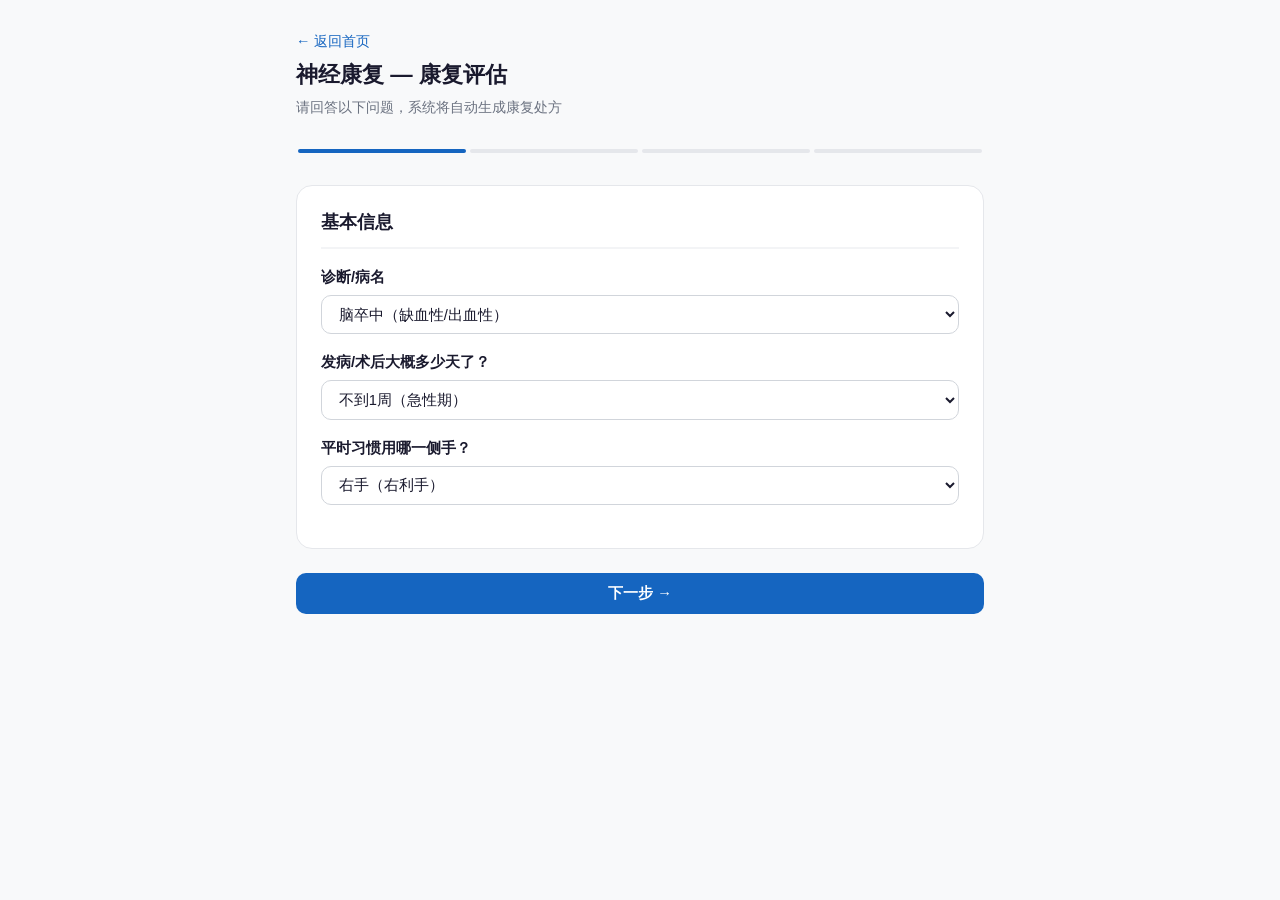
==== v2/assessment.html @ a76bc7be "feat: 新增 v2 纯HTML版本，完全绕过 MkDocs JS 限制 - 新增 v2/ 目录：纯 HTML/CSS/JS 网站，无 MkDocs 限制 - v2/index.html: 搜索引擎" ====
<!DOCTYPE html>
<html lang="zh-CN">
<head>
  <meta charset="UTF-8">
  <meta name="viewport" content="width=device-width, initial-scale=1.0">
  <title>康复评估 — 康复处方助手</title>
  <link rel="stylesheet" href="css/style.css">
</head>
<body>

<div class="assessment-container">
  <div class="assessment-header">
    <button class="assessment-back" id="btn-back">← 返回首页</button>
    <div class="assessment-title" id="assessment-title">康复评估</div>
    <div class="assessment-subtitle" id="assessment-subtitle">请回答以下问题，系统将自动生成康复处方</div>
  </div>

  <!-- 步骤指示器 -->
  <div class="step-indicator" id="step-indicator"></div>

  <!-- 步骤容器 -->
  <div id="step-content"></div>

  <!-- 按钮行 -->
  <div class="step-buttons" id="step-buttons" style="display:none;">
    <button class="step-btn step-btn-prev" id="btn-prev">← 上一步</button>
    <button class="step-btn step-btn-next" id="btn-next">下一步 →</button>
  </div>
</div>

<!-- 处方结果页（初始隐藏） -->
<div class="rx-prescription" id="prescription-view" style="display:none;">
  <div class="rx-prescription-header">
    <button class="rx-prescription-back" id="btn-back-to-assessment">← 重新评估</button>
    <div class="rx-prescription-title" id="rx-dianosis-title">您的康复处方</div>
    <div class="rx-prescription-subtitle" id="rx-prescription-subtitle">基于您的评估结果生成</div>
  </div>
  <div id="rx-prescription-content"></div>
</div>

<script src="js/redflags.js"></script>
<script src="js/assessment.js"></script>
</body>
</html>
---- v2/css/style.css ----
/* ===== 全局 Reset ===== */
*, *::before, *::after { box-sizing: border-box; margin: 0; padding: 0; }
body {
  font-family: -apple-system, BlinkMacSystemFont, "Segoe UI", "PingFang SC", "Microsoft YaHei", sans-serif;
  background: #f8f9fa;
  color: #1a1a2e;
  min-height: 100vh;
}

/* ===== Hero 容器 ===== */
.rx-hero {
  max-width: 720px;
  margin: 0 auto;
  padding: 3rem 1rem 4rem;
}

/* ===== Logo ===== */
.rx-logo {
  display: flex;
  align-items: center;
  gap: 0.5rem;
  justify-content: center;
  margin-bottom: 2.5rem;
}
.logo-rx { font-size: 2.4rem; font-weight: 800; color: #1565C0; letter-spacing: -2px; }
.logo-name { font-size: 1.4rem; font-weight: 600; color: #1a1a2e; }
.logo-badge {
  font-size: 0.65rem; font-weight: 700; color: #fff;
  background: #1565C0; border-radius: 4px;
  padding: 2px 6px; vertical-align: middle;
}

/* ===== 搜索框 ===== */
.rx-search-form { margin-bottom: 2rem; }
.rx-search-box {
  display: flex; align-items: center; gap: 0.5rem;
  background: #fff; border: 2px solid #e0e0e0; border-radius: 999px;
  padding: 0.6rem 1rem; transition: border-color 0.2s;
}
.rx-search-box:focus-within { border-color: #1565C0; box-shadow: 0 0 0 3px rgba(21,101,192,0.12); }
.rx-search-icon { flex-shrink: 0; }
.rx-search-input {
  flex: 1; border: none; outline: none;
  font-size: 1rem; background: transparent; color: #1a1a2e;
}
.rx-search-input::placeholder { color: #9ca3af; }
.rx-search-actions { display: flex; align-items: center; gap: 0.4rem; }
.rx-mic-btn {
  background: none; border: none; font-size: 1.2rem;
  cursor: pointer; padding: 0.3rem; border-radius: 50%;
  transition: background 0.15s;
}
.rx-mic-btn:hover { background: #f3f4f6; }
.rx-search-btn {
  background: #1565C0; color: #fff; border: none;
  border-radius: 999px; padding: 0.45rem 1.2rem;
  font-size: 0.9rem; font-weight: 600; cursor: pointer;
  transition: background 0.15s;
}
.rx-search-btn:hover { background: #0d47a1; }

/* ===== 快速标签 ===== */
.rx-tags {
  display: flex; align-items: center; gap: 0.5rem;
  flex-wrap: wrap; margin-top: 0.8rem; padding: 0 0.5rem;
}
.rx-tag-label { font-size: 0.82rem; color: #6b7280; }
.rx-tag {
  background: #E8F5E0; border: 1px solid #c8e6c9;
  border-radius: 999px; padding: 0.3rem 0.8rem;
  font-size: 0.8rem; color: #2E7D32; cursor: pointer;
  transition: background 0.15s;
}
.rx-tag:hover { background: #c8e6c9; }

/* ===== 搜索结果 ===== */
.rx-results { margin-top: 1.5rem; }
.rx-results-header {
  display: flex; justify-content: space-between; align-items: center;
  margin-bottom: 1rem; font-size: 0.88rem; color: #6b7280;
}
.rx-clear-btn {
  background: none; border: none; color: #9ca3af;
  cursor: pointer; font-size: 0.82rem;
}
.rx-clear-btn:hover { color: #1a1a2e; }
.rx-result-card {
  background: #fff; border: 1px solid #e5e7eb; border-radius: 12px;
  padding: 1rem 1.2rem; margin-bottom: 0.8rem;
  transition: box-shadow 0.15s;
}
.rx-result-card:hover { box-shadow: 0 2px 12px rgba(0,0,0,0.08); }
.rx-result-title { font-size: 1rem; font-weight: 600; color: #1565C0; margin-bottom: 0.3rem; }
.rx-result-desc { font-size: 0.88rem; color: #4b5563; margin-bottom: 0.5rem; }
.rx-result-meta { display: flex; gap: 0.5rem; margin-bottom: 0.8rem; }
.rx-specialty-tag {
  background: #E3F2FD; color: #1565C0;
  border-radius: 999px; padding: 2px 10px;
  font-size: 0.75rem; font-weight: 600;
}
.rx-evidence-tag {
  background: #FCE4EC; color: #C62828;
  border-radius: 999px; padding: 2px 10px;
  font-size: 0.75rem; font-weight: 600;
}
.rx-result-btn {
  background: #1565C0; color: #fff; border: none;
  border-radius: 8px; padding: 0.45rem 1rem;
  font-size: 0.85rem; font-weight: 600; cursor: pointer;
  transition: background 0.15s;
}
.rx-result-btn:hover { background: #0d47a1; }
.rx-no-result {
  background: #fff; border: 1px solid #e5e7eb; border-radius: 12px;
  padding: 1.5rem; color: #4b5563; font-size: 0.9rem;
}
.rx-no-result ul { margin: 0.5rem 0 0 1.2rem; }

/* ===== 默认卡片 ===== */
.rx-default-cards { margin-top: 2rem; }
.rx-section-title {
  font-size: 0.88rem; font-weight: 700; color: #6b7280;
  text-transform: uppercase; letter-spacing: 1px;
  margin-bottom: 1rem; padding: 0 0.3rem;
}
.rx-card-grid {
  display: grid;
  grid-template-columns: repeat(auto-fill, minmax(150px, 1fr));
  gap: 1rem;
}
.rx-card {
  background: #fff; border: 1px solid #e5e7eb; border-radius: 16px;
  padding: 1.2rem 1rem; text-align: center; cursor: pointer;
  transition: box-shadow 0.15s, transform 0.15s;
}
.rx-card:hover { box-shadow: 0 4px 16px rgba(0,0,0,0.1); transform: translateY(-2px); }
.rx-card-icon { font-size: 2rem; margin-bottom: 0.5rem; }
.rx-card-title { font-size: 0.95rem; font-weight: 700; color: #1a1a2e; margin-bottom: 0.3rem; }
.rx-card-desc { font-size: 0.78rem; color: #6b7280; }

/* ===== 步骤 ===== */
.rx-steps-grid {
  display: flex; align-items: center; gap: 0.8rem;
  flex-wrap: wrap; justify-content: center;
}
.rx-step-card {
  background: #fff; border: 2px solid #e0e0e0; border-radius: 12px;
  padding: 0.8rem 1.2rem; display: flex; align-items: center; gap: 0.6rem;
}
.rx-step-num {
  width: 28px; height: 28px; border-radius: 50%;
  background: #1565C0; color: #fff;
  display: flex; align-items: center; justify-content: center;
  font-size: 0.82rem; font-weight: 700; flex-shrink: 0;
}
.rx-step-text { font-size: 0.88rem; font-weight: 600; color: #1a1a2e; }
.rx-step-arrow { font-size: 1.2rem; color: #9ca3af; }

/* ===== 专业版链接 ===== */
.rx-pro-link {
  text-align: center; margin-top: 2rem; font-size: 0.85rem;
}
.rx-pro-link a { color: #1565C0; text-decoration: none; }
.rx-pro-link a:hover { text-decoration: underline; }

/* ===== 评估页 ===== */
.assessment-container {
  max-width: 720px; margin: 0 auto; padding: 2rem 1rem;
}
.assessment-header {
  margin-bottom: 2rem;
}
.assessment-back {
  background: none; border: none; color: #1565C0;
  cursor: pointer; font-size: 0.9rem; padding: 0;
}
.assessment-title {
  font-size: 1.4rem; font-weight: 700; color: #1a1a2e;
  margin: 0.5rem 0;
}
.assessment-subtitle { font-size: 0.9rem; color: #6b7280; }

/* 步骤指示器 */
.step-indicator {
  display: flex; gap: 0; margin-bottom: 2rem;
}
.step-dot {
  flex: 1; height: 4px; background: #e5e7eb; border-radius: 2px;
  margin: 0 2px; transition: background 0.3s;
}
.step-dot.active { background: #1565C0; }
.step-dot.done { background: #2E7D32; }

/* 步骤卡片 */
.step-card {
  background: #fff; border: 1px solid #e5e7eb; border-radius: 16px;
  padding: 1.5rem; margin-bottom: 1.5rem;
}
.step-card-title {
  font-size: 1.1rem; font-weight: 700; color: #1a1a2e;
  margin-bottom: 1.2rem; padding-bottom: 0.8rem;
  border-bottom: 2px solid #f3f4f6;
}
.step-field { margin-bottom: 1.2rem; }
.step-field-label {
  font-size: 0.92rem; font-weight: 600; color: #1a1a2e;
  margin-bottom: 0.5rem;
}
.step-field-hint {
  font-size: 0.78rem; color: #9ca3af; margin-top: 0.3rem;
}
.step-field select, .step-field input[type="text"], .step-field textarea {
  width: 100%; padding: 0.6rem 0.8rem;
  border: 1.5px solid #d1d5db; border-radius: 10px;
  font-size: 0.92rem; color: #1a1a2e;
  background: #fff; transition: border-color 0.15s;
}
.step-field select:focus, .step-field input[type="text"]:focus, .step-field textarea:focus {
  outline: none; border-color: #1565C0; box-shadow: 0 0 0 3px rgba(21,101,192,0.1);
}
.step-field textarea { min-height: 80px; resize: vertical; }
.step-field input[type="range"] {
  width: 100%; accent-color: #1565C0;
}
.range-labels {
  display: flex; justify-content: space-between;
  font-size: 0.75rem; color: #9ca3af; margin-top: 0.3rem;
}

/* 选择题选项 */
.step-options {
  display: flex; flex-direction: column; gap: 0.5rem; margin-top: 0.5rem;
}
.step-option {
  display: flex; align-items: center; gap: 0.6rem;
  background: #f9fafb; border: 1.5px solid #e5e7eb;
  border-radius: 10px; padding: 0.7rem 1rem;
  cursor: pointer; transition: background 0.15s, border-color 0.15s;
  font-size: 0.9rem; color: #1a1a2e;
}
.step-option:hover { background: #E3F2FD; border-color: #1565C0; }
.step-option.selected { background: #E3F2FD; border-color: #1565C0; }
.step-option input[type="radio"] { accent-color: #1565C0; flex-shrink: 0; }
.step-option input[type="checkbox"] { accent-color: #1565C0; flex-shrink: 0; }

/* 按钮行 */
.step-buttons {
  display: flex; gap: 0.8rem; margin-top: 1.5rem;
}
.step-btn {
  flex: 1; padding: 0.7rem 1.2rem; border-radius: 10px;
  font-size: 0.92rem; font-weight: 600; cursor: pointer;
  transition: background 0.15s;
}
.step-btn-prev {
  background: #f3f4f6; color: #4b5563; border: 1px solid #d1d5db;
}
.step-btn-prev:hover { background: #e5e7eb; }
.step-btn-next {
  background: #1565C0; color: #fff; border: none;
}
.step-btn-next:hover { background: #0d47a1; }
.step-btn-next:disabled { background: #9ca3af; cursor: not-allowed; }

/* ===== 处方结果页 ===== */
.rx-prescription {
  max-width: 800px; margin: 0 auto; padding: 2rem 1rem 4rem;
}
.rx-prescription-header { margin-bottom: 2rem; }
.rx-prescription-back {
  background: none; border: none; color: #1565C0;
  cursor: pointer; font-size: 0.9rem; padding: 0;
}
.rx-prescription-title {
  font-size: 1.4rem; font-weight: 700; color: #1a1a2e;
  margin: 0.5rem 0;
}
.rx-prescription-subtitle { font-size: 0.9rem; color: #6b7280; }

/* 处方摘要卡片 */
.rx-summary-card {
  background: linear-gradient(135deg, #1565C0, #0d47a1);
  color: #fff; border-radius: 16px; padding: 1.5rem;
  margin-bottom: 2rem;
}
.rx-summary-row {
  display: flex; justify-content: space-between; align-items: center;
  flex-wrap: wrap; gap: 0.5rem;
}
.rx-summary-diagnosis { font-size: 1.2rem; font-weight: 700; }
.rx-summary-mode {
  background: rgba(255,255,255,0.2); border-radius: 999px;
  padding: 4px 12px; font-size: 0.8rem;
}
.rx-summary-evidence {
  margin-top: 0.8rem; font-size: 0.82rem;
  opacity: 0.85;
}

/* FITT-VP 表格 */
.rx-fittvp-section { margin-bottom: 2rem; }
.rx-fittvp-title {
  font-size: 1.1rem; font-weight: 700; color: #1a1a2e;
  margin-bottom: 1rem; padding-bottom: 0.5rem;
  border-bottom: 2px solid #1565C0;
}
.rx-fittvp-table {
  width: 100%; border-collapse: collapse; background: #fff;
  border-radius: 12px; overflow: hidden;
  box-shadow: 0 1px 4px rgba(0,0,0,0.06);
}
.rx-fittvp-table th {
  background: #E3F2FD; color: #1565C0;
  padding: 0.7rem 1rem; text-align: left;
  font-size: 0.85rem; font-weight: 700;
}
.rx-fittvp-table td {
  padding: 0.7rem 1rem; border-bottom: 1px solid #f3f4f6;
  font-size: 0.88rem; color: #1a1a2e;
}
.rx-fittvp-table tr:last-child td { border-bottom: none; }

/* 注意事项 */
.rx-precautions {
  background: #fff; border: 1px solid #e5e7eb;
  border-radius: 12px; padding: 1.2rem; margin-bottom: 2rem;
}
.rx-precautions-title {
  font-size: 1rem; font-weight: 700; color: #C62828;
  margin-bottom: 0.8rem;
}
.rx-precautions-list { list-style: none; }
.rx-precautions-list li {
  padding: 0.4rem 0; font-size: 0.88rem; color: #4b5563;
  padding-left: 1.2rem; position: relative;
}
.rx-precautions-list li::before {
  content: "•"; color: #C62828; font-weight: 700;
  position: absolute; left: 0;
}

/* 参考文献抽屉 */
.rx-evidence-drawer {
  position: fixed; top: 0; right: -420px; width: 400px; height: 100vh;
  background: #fff; box-shadow: -4px 0 24px rgba(0,0,0,0.15);
  transition: right 0.3s; z-index: 1000;
  display: flex; flex-direction: column;
}
.rx-evidence-drawer.open { right: 0; }
.rx-drawer-header {
  display: flex; justify-content: space-between; align-items: center;
  padding: 1rem 1.2rem; border-bottom: 1px solid #e5e7eb;
}
.rx-drawer-title { font-size: 1rem; font-weight: 700; color: #1a1a2e; }
.rx-drawer-close {
  background: none; border: none; font-size: 1.2rem;
  cursor: pointer; color: #6b7280;
}
.rx-drawer-body { flex: 1; overflow-y: auto; padding: 1rem 1.2rem; }
.rx-ref-item {
  padding: 0.8rem 0; border-bottom: 1px solid #f3f4f6;
}
.rx-ref-item:last-child { border-bottom: none; }
.rx-ref-title { font-size: 0.88rem; font-weight: 600; color: #1a1a2e; }
.rx-ref-meta { font-size: 0.78rem; color: #9ca3af; margin-top: 0.2rem; }
.rx-ref-level {
  display: inline-block; border-radius: 4px; padding: 1px 6px;
  font-size: 0.7rem; font-weight: 700; margin-top: 0.3rem;
}
.rx-ref-level-1 { background: #FCE4EC; color: #C62828; }
.rx-ref-level-2 { background: #FFF3E0; color: #E65100; }
.rx-ref-level-3 { background: #E8F5E0; color: #2E7D32; }

/* 抽屉触发按钮 */
.rx-drawer-toggle {
  background: #E3F2FD; color: #1565C0; border: none;
  border-radius: 8px; padding: 0.5rem 1rem;
  font-size: 0.85rem; font-weight: 600; cursor: pointer;
  margin-top: 1rem; transition: background 0.15s;
}
.rx-drawer-toggle:hover { background: #BBDEFB; }

/* ===== 红旗弹窗 ===== */
.rx-redflag-overlay {
  position: fixed; top: 0; left: 0; width: 100%; height: 100%;
  background: rgba(0,0,0,0.5); z-index: 2000;
  display: flex; align-items: center; justify-content: center;
}
.rx-redflag-modal {
  background: #fff; border-radius: 16px; padding: 2rem;
  max-width: 480px; width: 90%; max-height: 80vh; overflow-y: auto;
}
.rx-redflag-icon { font-size: 3rem; text-align: center; margin-bottom: 1rem; }
.rx-redflag-title {
  font-size: 1.2rem; font-weight: 700; color: #C62828;
  text-align: center; margin-bottom: 1rem;
}
.rx-redflag-list { list-style: none; margin-bottom: 1.5rem; }
.rx-redflag-list li {
  padding: 0.5rem 0; font-size: 0.9rem; color: #4b5563;
  padding-left: 1.5rem; position: relative;
}
.rx-redflag-list li::before {
  content: "⚠"; color: #C62828; font-weight: 700;
  position: absolute; left: 0;
}
.rx-redflag-btn {
  display: block; width: 100%; padding: 0.7rem;
  background: #C62828; color: #fff; border: none;
  border-radius: 10px; font-size: 0.92rem; font-weight: 600;
  cursor: pointer; text-align: center; transition: background 0.15s;
}
.rx-redflag-btn:hover { background: #b71c1c; }

/* ===== 响应式 ===== */
@media (max-width: 640px) {
  .rx-hero { padding: 2rem 0.8rem 3rem; }
  .rx-card-grid { grid-template-columns: repeat(2, 1fr); }
  .rx-steps-grid { flex-direction: column; }
  .rx-step-arrow { transform: rotate(90deg); }
  .step-indicator { gap: 0; }
  .rx-fittvp-table { font-size: 0.82rem; }
  .rx-evidence-drawer { width: 100%; right: -100%; }
}
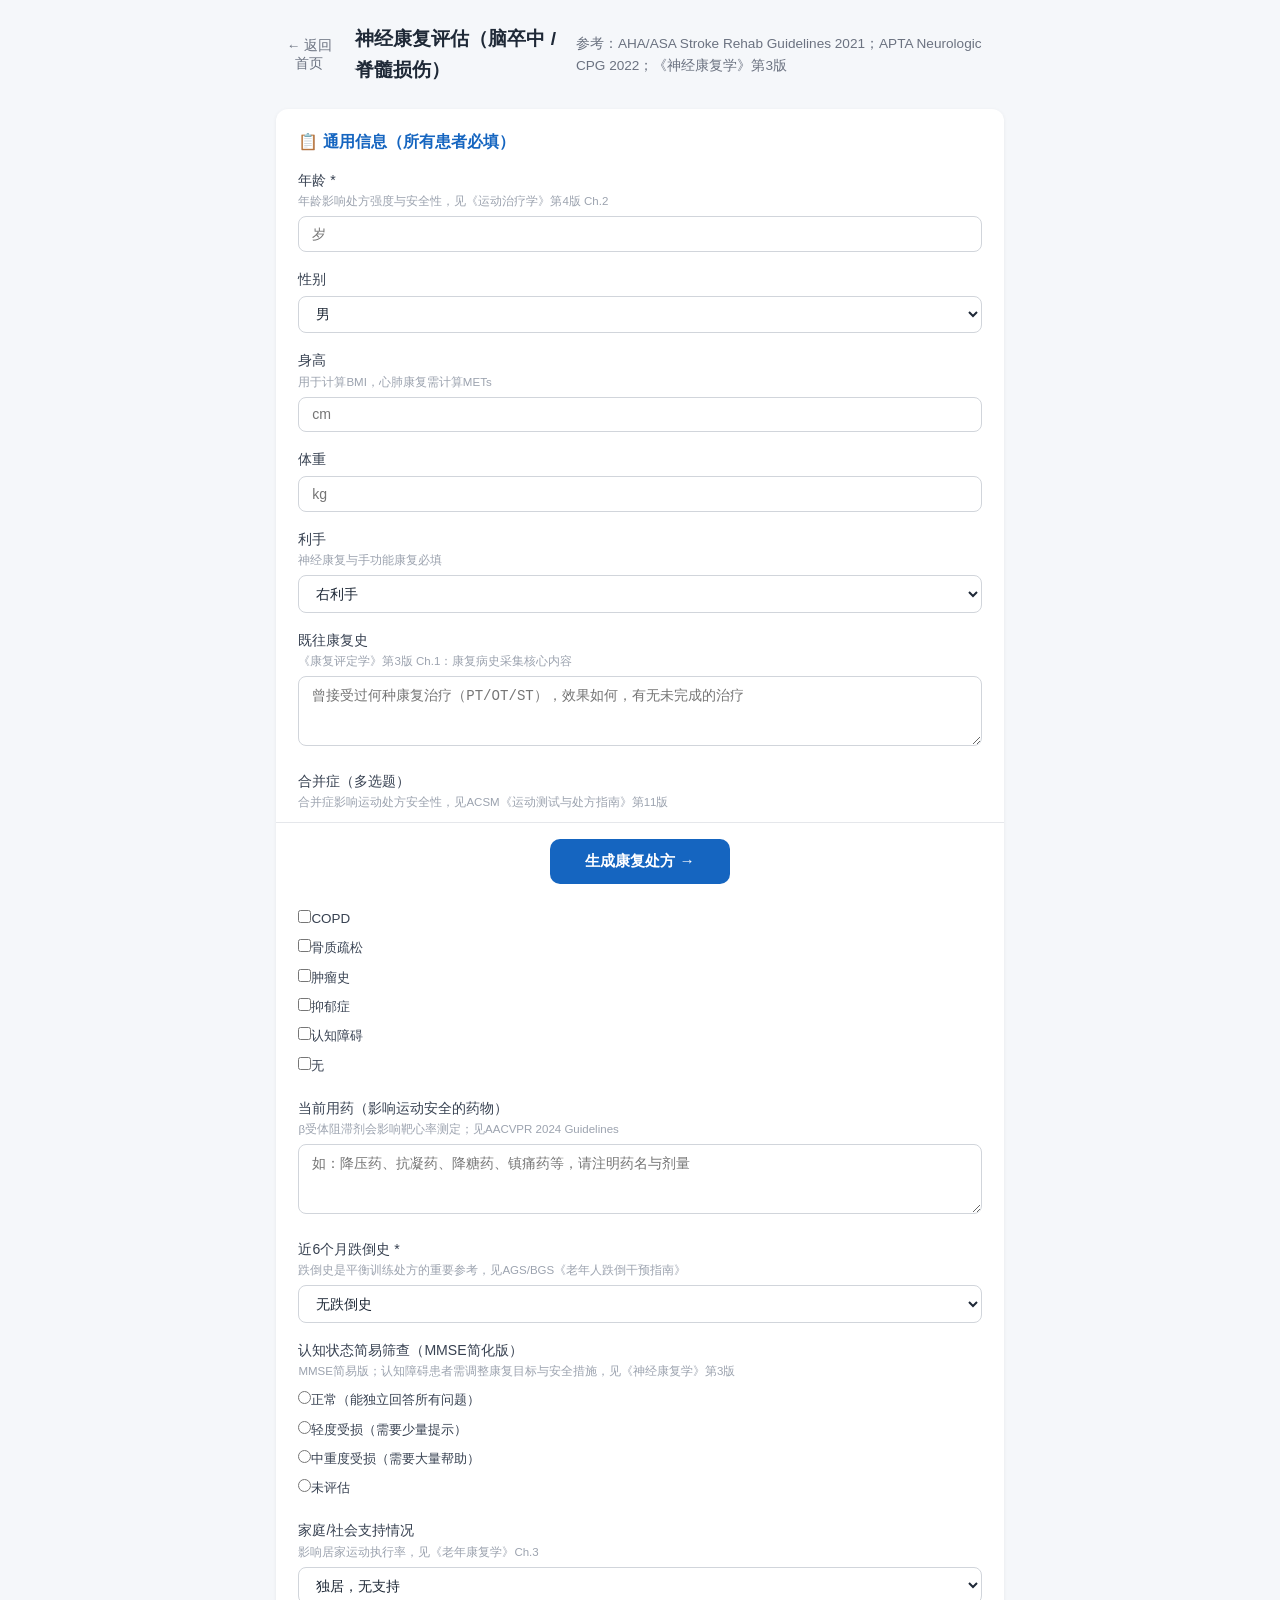
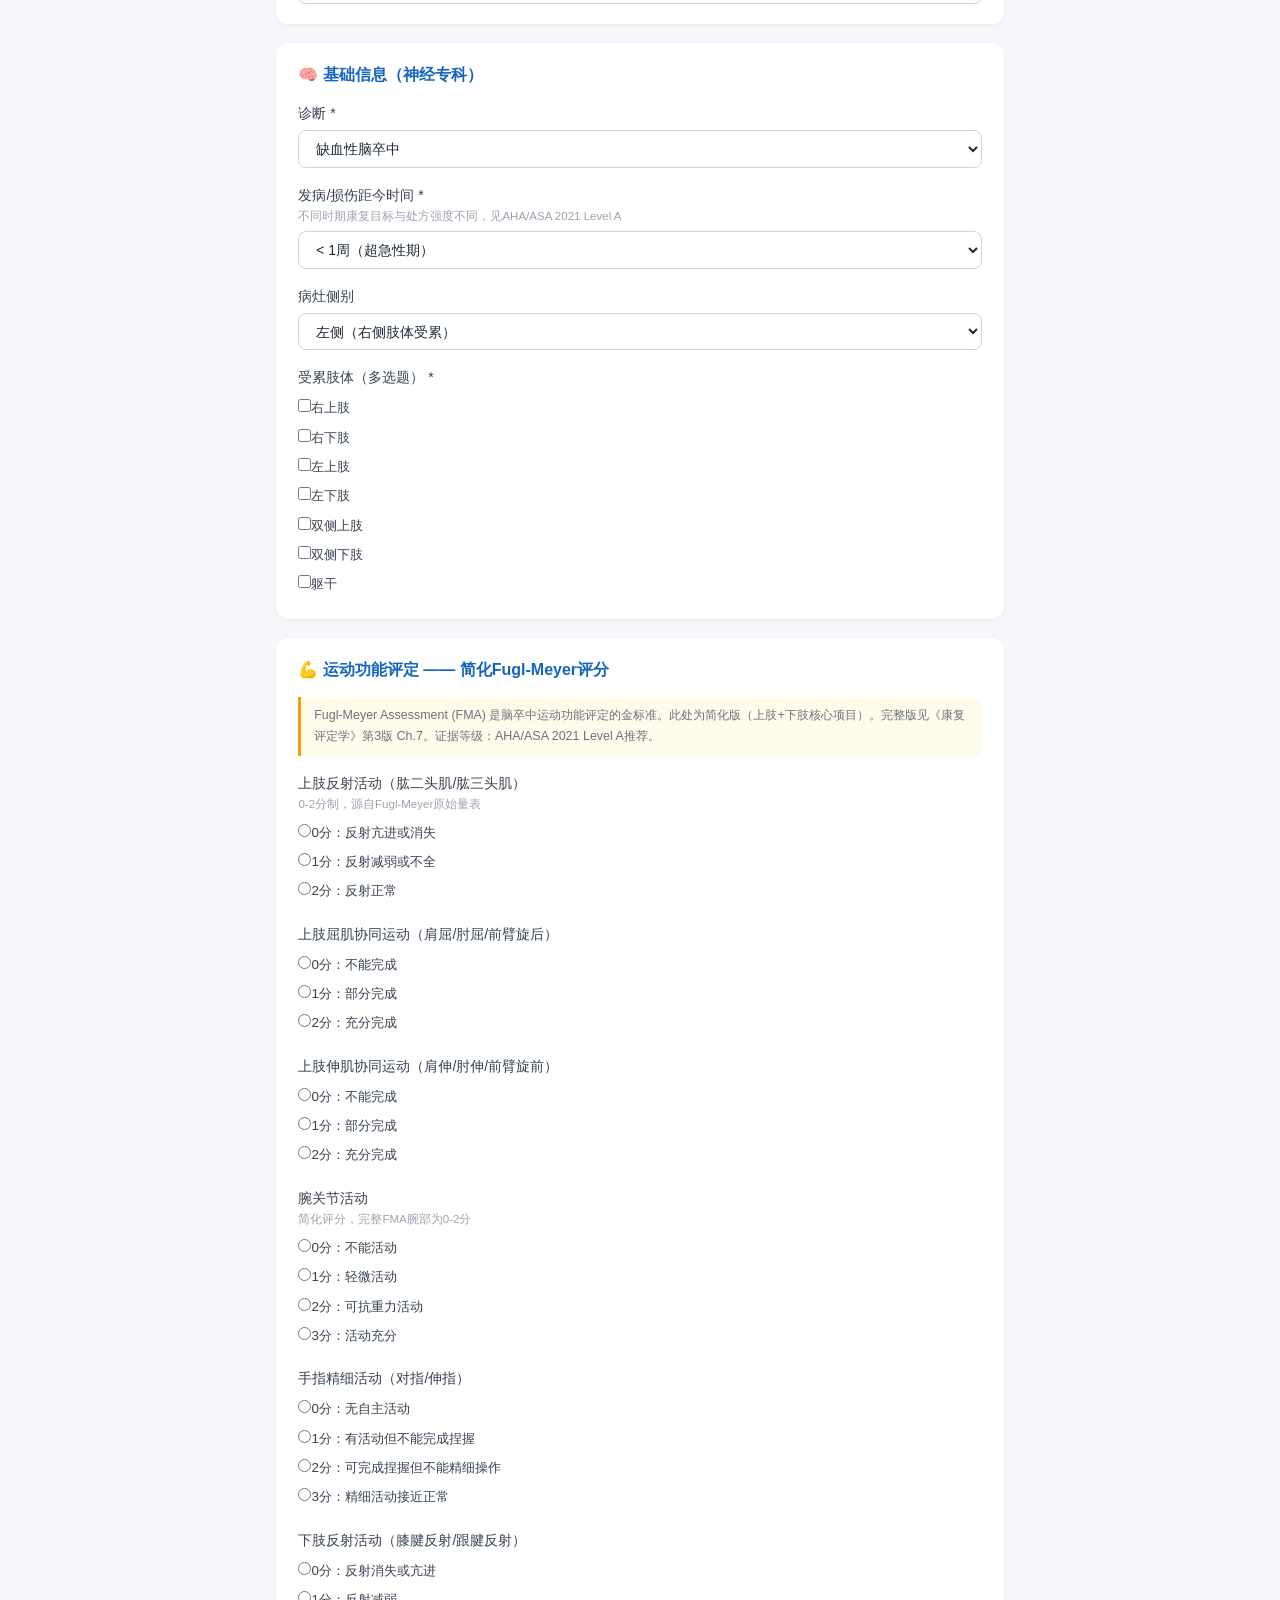
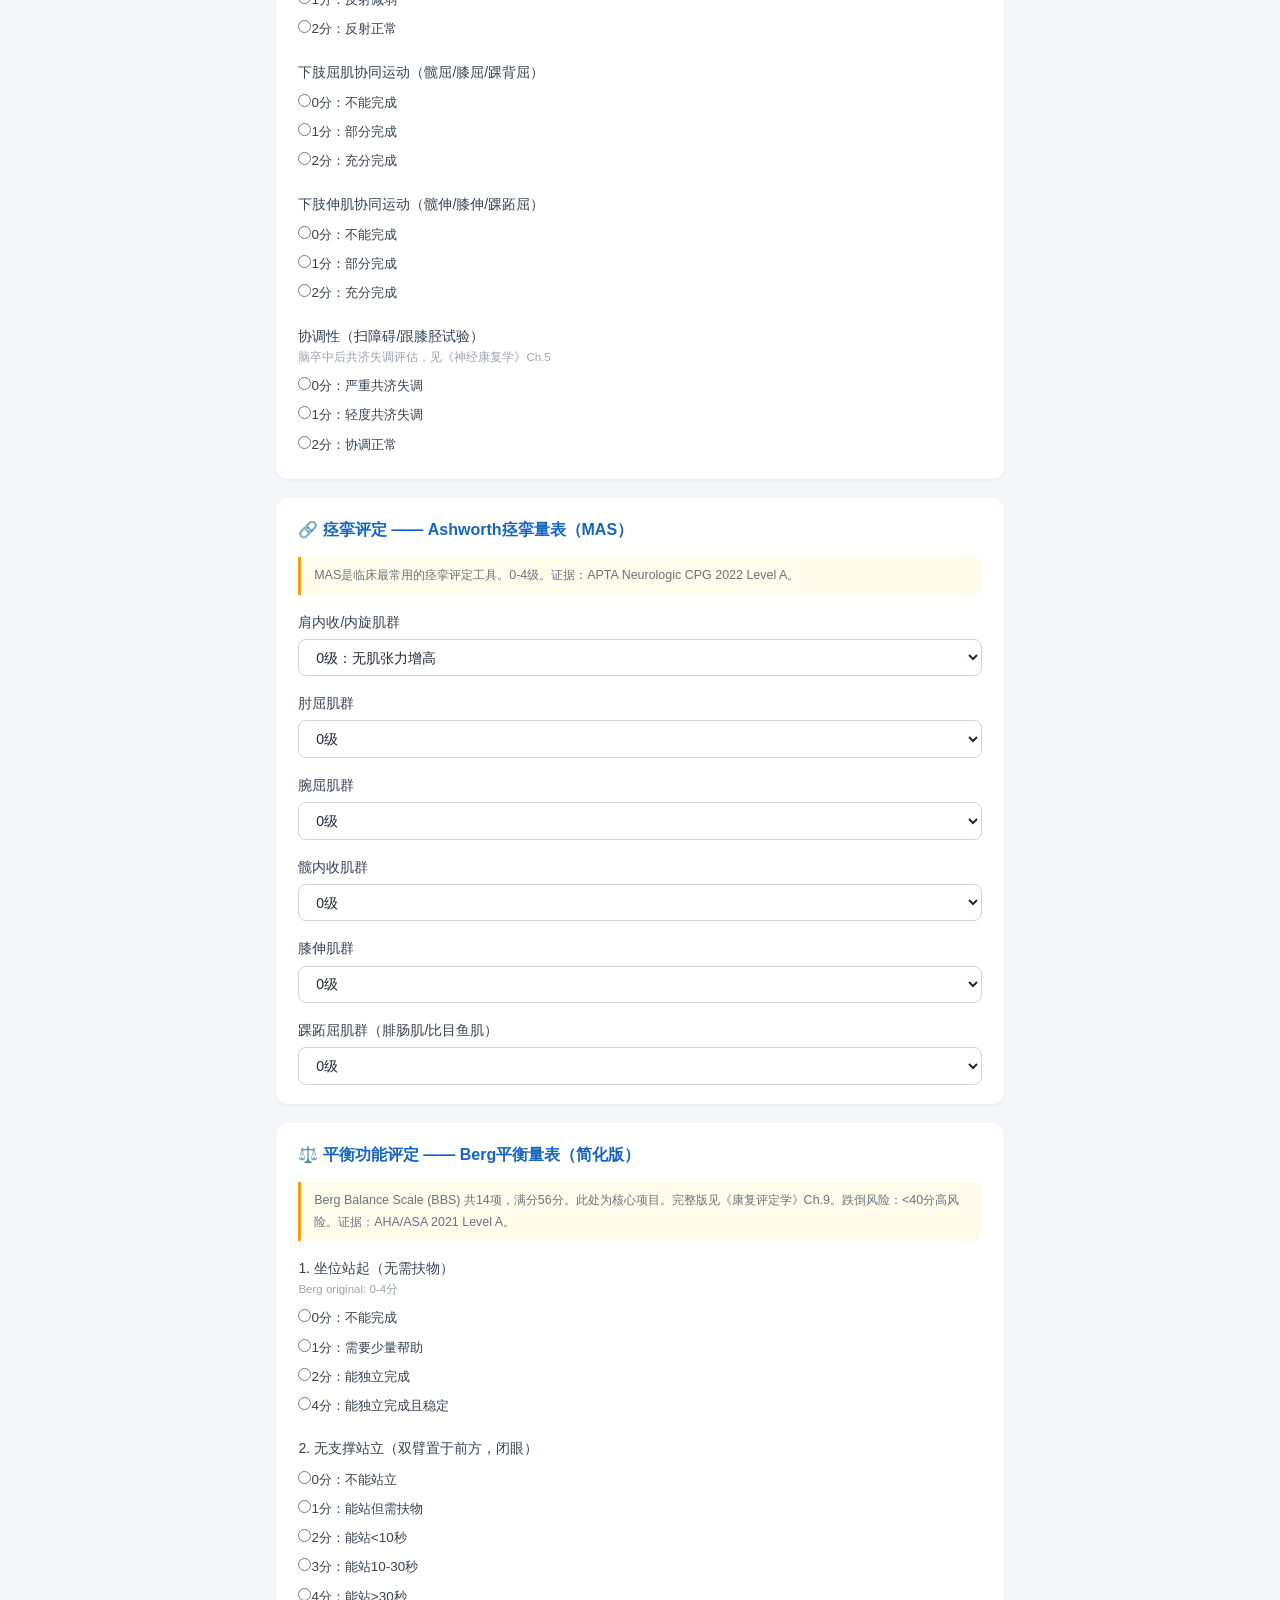
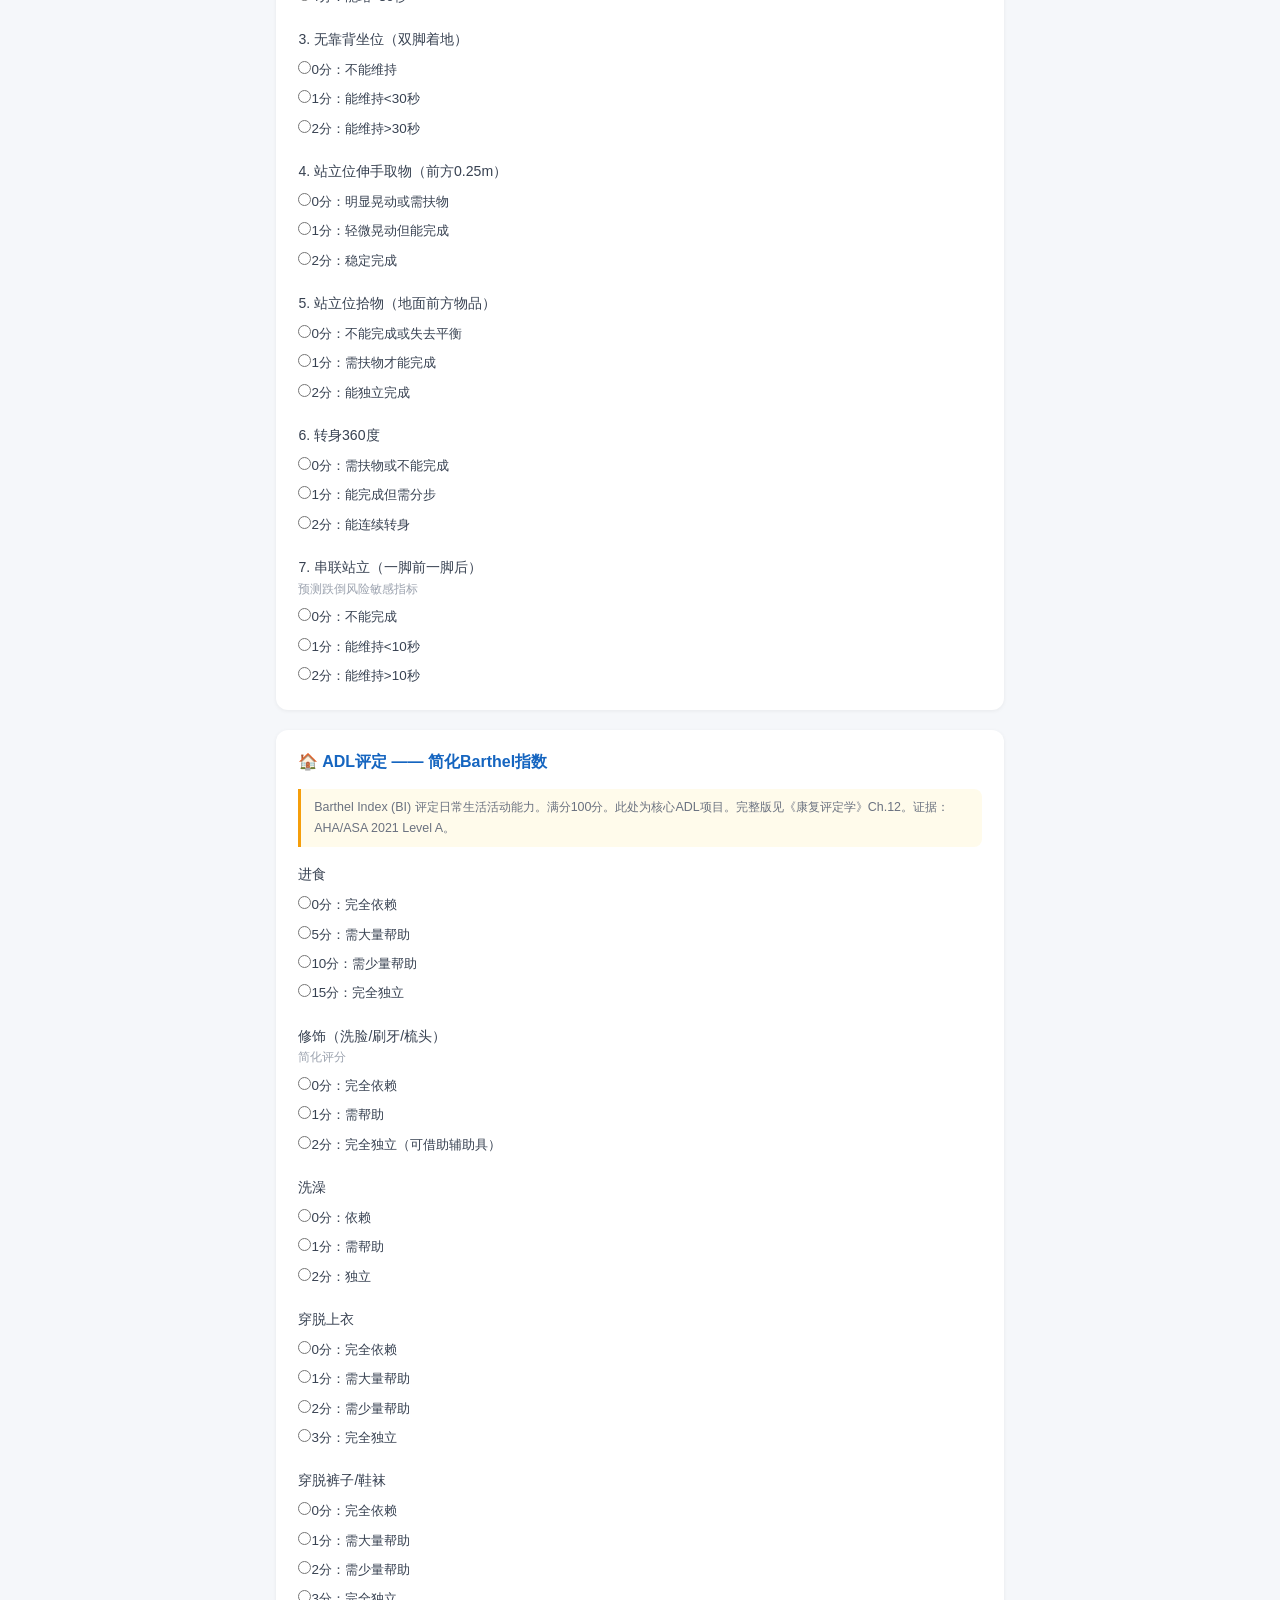
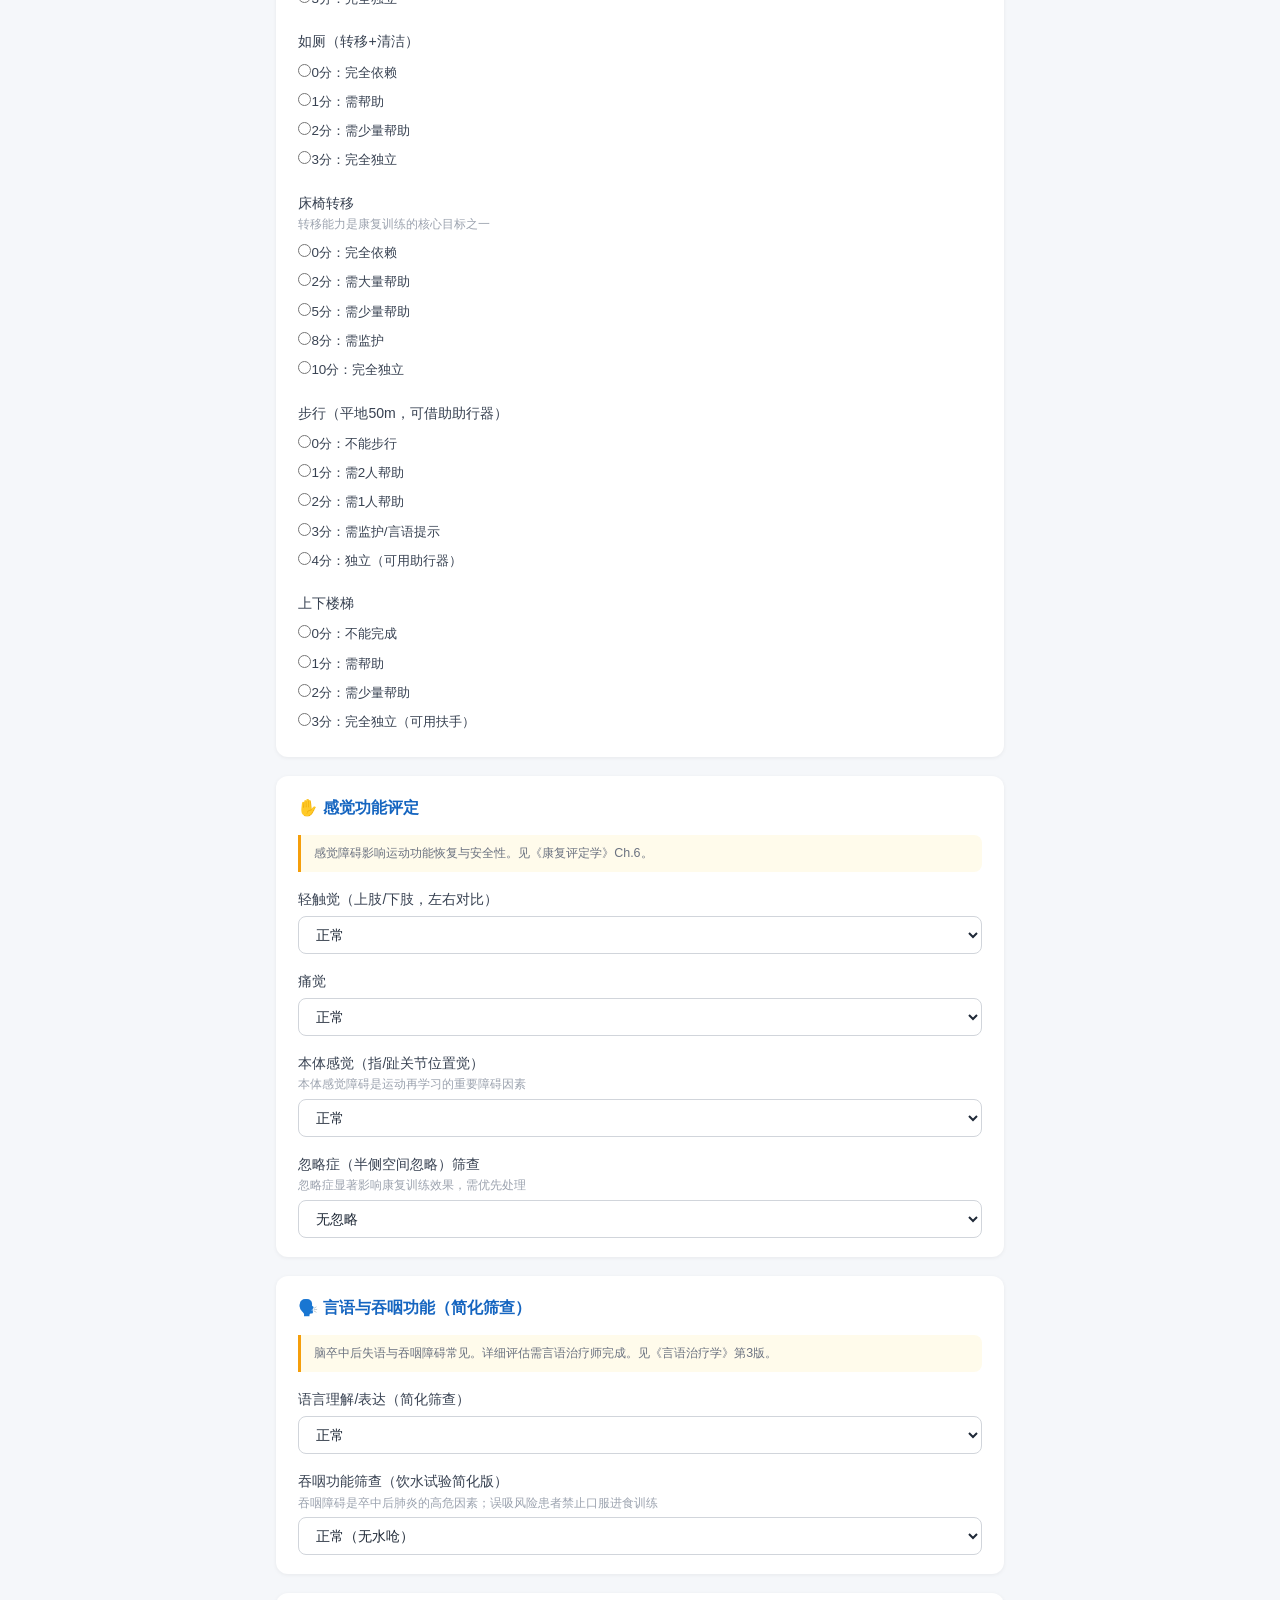
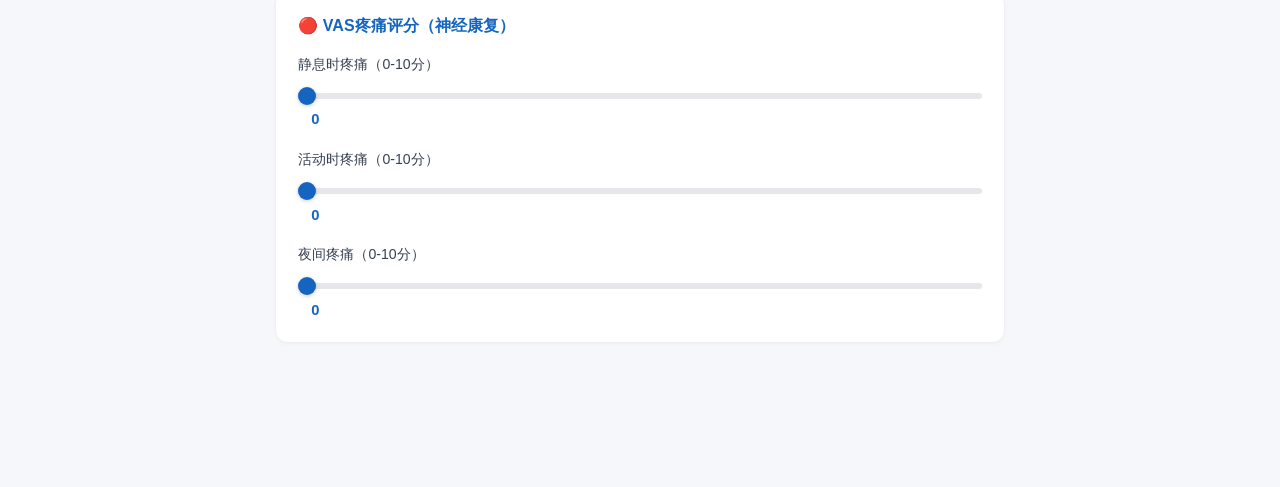
==== commit e793ccfa: "sync(v2): 同步gh-pages最新v2/到main分支 - 三大核心JS重构版本（diagnosis-tree/assessment/prescription） - 配套更新 assessm" ====
--- a/v2/assessment.html
+++ b/v2/assessment.html
@@ -8,34 +8,20 @@
 </head>
 <body>
 
-<div class="assessment-container">
-  <div class="assessment-header">
-    <button class="assessment-back" id="btn-back">← 返回首页</button>
-    <div class="assessment-title" id="assessment-title">康复评估</div>
-    <div class="assessment-subtitle" id="assessment-subtitle">请回答以下问题，系统将自动生成康复处方</div>
+<div class="as-container">
+  <div class="as-header">
+    <button class="as-back" id="as-back-btn">← 返回首页</button>
+    <div class="as-title" id="assessment-title">康复评估</div>
+    <div class="as-subtitle" id="assessment-guide"></div>
   </div>
 
-  <!-- 步骤指示器 -->
-  <div class="step-indicator" id="step-indicator"></div>
+  <!-- 表单容器（由 JS 动态渲染） -->
+  <div id="assessment-form-container"></div>
 
-  <!-- 步骤容器 -->
-  <div id="step-content"></div>
-
-  <!-- 按钮行 -->
-  <div class="step-buttons" id="step-buttons" style="display:none;">
-    <button class="step-btn step-btn-prev" id="btn-prev">← 上一步</button>
-    <button class="step-btn step-btn-next" id="btn-next">下一步 →</button>
+  <!-- 提交按钮 -->
+  <div class="as-submit-bar">
+    <button class="as-submit-btn" id="assessment-submit-btn">生成康复处方 →</button>
   </div>
-</div>
-
-<!-- 处方结果页（初始隐藏） -->
-<div class="rx-prescription" id="prescription-view" style="display:none;">
-  <div class="rx-prescription-header">
-    <button class="rx-prescription-back" id="btn-back-to-assessment">← 重新评估</button>
-    <div class="rx-prescription-title" id="rx-dianosis-title">您的康复处方</div>
-    <div class="rx-prescription-subtitle" id="rx-prescription-subtitle">基于您的评估结果生成</div>
-  </div>
-  <div id="rx-prescription-content"></div>
 </div>
 
 <script src="js/redflags.js"></script>
--- a/v2/css/style.css
+++ b/v2/css/style.css
@@ -1,424 +1,142 @@
-/* ===== 全局 Reset ===== */
-*, *::before, *::after { box-sizing: border-box; margin: 0; padding: 0; }
-body {
-  font-family: -apple-system, BlinkMacSystemFont, "Segoe UI", "PingFang SC", "Microsoft YaHei", sans-serif;
-  background: #f8f9fa;
-  color: #1a1a2e;
-  min-height: 100vh;
-}
+/* ============================================================
+   rehab-prescription-guide / v2  |  style.css
+   配套 assessment.js（as- 前缀）& prescription.js（rx- 前缀）
+   ============================================================ */
 
-/* ===== Hero 容器 ===== */
-.rx-hero {
-  max-width: 720px;
-  margin: 0 auto;
-  padding: 3rem 1rem 4rem;
-}
+/* ---------- 全局 ---------- */
+*{box-sizing:border-box;margin:0;padding:0}
+body{font-family:-apple-system,'PingFang SC','Microsoft YaHei',sans-serif;background:#F5F7FA;color:#1F2937;line-height:1.6}
 
-/* ===== Logo ===== */
-.rx-logo {
-  display: flex;
-  align-items: center;
-  gap: 0.5rem;
-  justify-content: center;
-  margin-bottom: 2.5rem;
-}
-.logo-rx { font-size: 2.4rem; font-weight: 800; color: #1565C0; letter-spacing: -2px; }
-.logo-name { font-size: 1.4rem; font-weight: 600; color: #1a1a2e; }
-.logo-badge {
-  font-size: 0.65rem; font-weight: 700; color: #fff;
-  background: #1565C0; border-radius: 4px;
-  padding: 2px 6px; vertical-align: middle;
-}
+/* ---------- 导航栏（所有页面共用） ---------- */
+.nav-bar{display:flex;align-items:center;gap:.8rem;padding:.7rem 1.2rem;background:#fff;border-bottom:1px solid #E5E7EB}
+.nav-logo{font-size:1.1rem;font-weight:700;color:#1565C0;cursor:pointer}
+.nav-back{font-size:.85rem;color:#6B7280;cursor:pointer}
 
-/* ===== 搜索框 ===== */
-.rx-search-form { margin-bottom: 2rem; }
-.rx-search-box {
-  display: flex; align-items: center; gap: 0.5rem;
-  background: #fff; border: 2px solid #e0e0e0; border-radius: 999px;
-  padding: 0.6rem 1rem; transition: border-color 0.2s;
-}
-.rx-search-box:focus-within { border-color: #1565C0; box-shadow: 0 0 0 3px rgba(21,101,192,0.12); }
-.rx-search-icon { flex-shrink: 0; }
-.rx-search-input {
-  flex: 1; border: none; outline: none;
-  font-size: 1rem; background: transparent; color: #1a1a2e;
-}
-.rx-search-input::placeholder { color: #9ca3af; }
-.rx-search-actions { display: flex; align-items: center; gap: 0.4rem; }
-.rx-mic-btn {
-  background: none; border: none; font-size: 1.2rem;
-  cursor: pointer; padding: 0.3rem; border-radius: 50%;
-  transition: background 0.15s;
-}
-.rx-mic-btn:hover { background: #f3f4f6; }
-.rx-search-btn {
-  background: #1565C0; color: #fff; border: none;
-  border-radius: 999px; padding: 0.45rem 1.2rem;
-  font-size: 0.9rem; font-weight: 600; cursor: pointer;
-  transition: background 0.15s;
-}
-.rx-search-btn:hover { background: #0d47a1; }
+/* ---------- 首页（index.html）---------- */
+.hero{text-align:center;padding:3rem 1rem 2rem}
+.hero-icon{font-size:3.2rem;margin-bottom:.6rem}
+.hero-title{font-size:1.6rem;font-weight:700;color:#1F2937;margin-bottom:.5rem}
+.hero-sub{font-size:.92rem;color:#6B7280;max-width:440px;margin:0 auto .4rem}
+.hero-search-wrap{display:flex;justify-content:center;margin-top:1.5rem}
+.hero-search{display:flex;width:min(96vw,480px);border:2px solid #D1D5DB;border-radius:40px;overflow:hidden;background:#fff;transition:border-color .2s}
+.hero-search:focus-within{border-color:#1565C0}
+.hero-search input{flex:1;border:none;outline:none;padding:.7rem 1.2rem;font-size:.95rem;background:transparent}
+.hero-search button{border:none;background:#1565C0;color:#fff;padding:0 1.3rem;font-size:.95rem;cursor:pointer}
+.hero-search button:hover{background:#0D47A1}
+.suggestion-chips{display:flex;flex-wrap:wrap;justify-content:center;gap:.5rem;margin-top:1rem}
+.suggestion-chip{padding:.35rem .8rem;border:1px solid #D1D5DB;border-radius:20px;font-size:.78rem;color:#374151;background:#fff;cursor:pointer;transition:all .15s}
+.suggestion-chip:hover{background:#EFF6FF;border-color:#1565C0;color:#1565C0}
+.popular-tags{margin-top:2rem;text-align:center}
+.popular-tags h3{font-size:.88rem;color:#6B7280;margin-bottom:.6rem}
+.tag-list{display:flex;flex-wrap:wrap;justify-content:center;gap:.45rem}
+.tag-item{padding:.3rem .7rem;background:#F3F4F6;border-radius:6px;font-size:.78rem;color:#374151;cursor:pointer}
+.tag-item:hover{background:#DBEAFE;color:#1565C0}
 
-/* ===== 快速标签 ===== */
-.rx-tags {
-  display: flex; align-items: center; gap: 0.5rem;
-  flex-wrap: wrap; margin-top: 0.8rem; padding: 0 0.5rem;
-}
-.rx-tag-label { font-size: 0.82rem; color: #6b7280; }
-.rx-tag {
-  background: #E8F5E0; border: 1px solid #c8e6c9;
-  border-radius: 999px; padding: 0.3rem 0.8rem;
-  font-size: 0.8rem; color: #2E7D32; cursor: pointer;
-  transition: background 0.15s;
-}
-.rx-tag:hover { background: #c8e6c9; }
+/* 搜索结果下拉 */
+.search-results-dropdown{position:absolute;top:calc(100% + 4px);left:50%;transform:translateX(-50%);width:min(96vw,480px);background:#fff;border:1px solid #E5E7EB;border-radius:12px;box-shadow:0 8px 30px rgba(0,0,0,.12);z-index:100;max-height:340px;overflow-y:auto}
+.result-item{padding:.7rem 1rem;cursor:pointer;border-bottom:1px solid #F3F4F6;display:flex;align-items:center;gap:.6rem}
+.result-item:last-child{border-bottom:none}
+.result-item:hover{background:#EFF6FF}
+.result-icon{font-size:1.2rem;flex-shrink:0}
+.result-label{font-size:.9rem;color:#1F2937;font-weight:500}
+.result-desc{font-size:.75rem;color:#9CA3AF;margin-top:2px}
+.result-specialty-tag{font-size:.68rem;padding:2px 6px;border-radius:4px;background:#EFF6FF;color:#1565C0;flex-shrink:0;margin-left:auto}
 
-/* ===== 搜索结果 ===== */
-.rx-results { margin-top: 1.5rem; }
-.rx-results-header {
-  display: flex; justify-content: space-between; align-items: center;
-  margin-bottom: 1rem; font-size: 0.88rem; color: #6b7280;
-}
-.rx-clear-btn {
-  background: none; border: none; color: #9ca3af;
-  cursor: pointer; font-size: 0.82rem;
-}
-.rx-clear-btn:hover { color: #1a1a2e; }
-.rx-result-card {
-  background: #fff; border: 1px solid #e5e7eb; border-radius: 12px;
-  padding: 1rem 1.2rem; margin-bottom: 0.8rem;
-  transition: box-shadow 0.15s;
-}
-.rx-result-card:hover { box-shadow: 0 2px 12px rgba(0,0,0,0.08); }
-.rx-result-title { font-size: 1rem; font-weight: 600; color: #1565C0; margin-bottom: 0.3rem; }
-.rx-result-desc { font-size: 0.88rem; color: #4b5563; margin-bottom: 0.5rem; }
-.rx-result-meta { display: flex; gap: 0.5rem; margin-bottom: 0.8rem; }
-.rx-specialty-tag {
-  background: #E3F2FD; color: #1565C0;
-  border-radius: 999px; padding: 2px 10px;
-  font-size: 0.75rem; font-weight: 600;
-}
-.rx-evidence-tag {
-  background: #FCE4EC; color: #C62828;
-  border-radius: 999px; padding: 2px 10px;
-  font-size: 0.75rem; font-weight: 600;
-}
-.rx-result-btn {
-  background: #1565C0; color: #fff; border: none;
-  border-radius: 8px; padding: 0.45rem 1rem;
-  font-size: 0.85rem; font-weight: 600; cursor: pointer;
-  transition: background 0.15s;
-}
-.rx-result-btn:hover { background: #0d47a1; }
-.rx-no-result {
-  background: #fff; border: 1px solid #e5e7eb; border-radius: 12px;
-  padding: 1.5rem; color: #4b5563; font-size: 0.9rem;
-}
-.rx-no-result ul { margin: 0.5rem 0 0 1.2rem; }
+/* ---------- 评估页（assessment.html）---------- */
+.as-container{max-width:760px;margin:0 auto;padding:1.5rem 1rem 3rem}
+.as-header{display:flex;align-items:center;gap:.8rem;margin-bottom:1.5rem}
+.as-back{font-size:.85rem;color:#6B7280;cursor:pointer;background:none;border:none;padding:.3rem .5rem}
+.as-back:hover{color:#1565C0}
+.as-title{font-size:1.2rem;font-weight:700;color:#1F2937}
+.as-subtitle{font-size:.85rem;color:#6B7280}
 
-/* ===== 默认卡片 ===== */
-.rx-default-cards { margin-top: 2rem; }
-.rx-section-title {
-  font-size: 0.88rem; font-weight: 700; color: #6b7280;
-  text-transform: uppercase; letter-spacing: 1px;
-  margin-bottom: 1rem; padding: 0 0.3rem;
-}
-.rx-card-grid {
-  display: grid;
-  grid-template-columns: repeat(auto-fill, minmax(150px, 1fr));
-  gap: 1rem;
-}
-.rx-card {
-  background: #fff; border: 1px solid #e5e7eb; border-radius: 16px;
-  padding: 1.2rem 1rem; text-align: center; cursor: pointer;
-  transition: box-shadow 0.15s, transform 0.15s;
-}
-.rx-card:hover { box-shadow: 0 4px 16px rgba(0,0,0,0.1); transform: translateY(-2px); }
-.rx-card-icon { font-size: 2rem; margin-bottom: 0.5rem; }
-.rx-card-title { font-size: 0.95rem; font-weight: 700; color: #1a1a2e; margin-bottom: 0.3rem; }
-.rx-card-desc { font-size: 0.78rem; color: #6b7280; }
+.as-section{background:#fff;border-radius:12px;padding:1.2rem 1.4rem;margin-bottom:1.2rem;box-shadow:0 1px 4px rgba(0,0,0,.06)}
+.as-section h3{font-size:1rem;font-weight:600;color:#1565C0;margin-bottom:.9rem;display:flex;align-items:center;gap:.5rem}
+.as-guide{font-size:.78rem;color:#6B7280;background:#FFFBEB;border-left:3px solid #F59E0B;padding:.5rem .8rem;border-radius:0 8px 8px 0;margin-bottom:1rem;line-height:1.7}
 
-/* ===== 步骤 ===== */
-.rx-steps-grid {
-  display: flex; align-items: center; gap: 0.8rem;
-  flex-wrap: wrap; justify-content: center;
-}
-.rx-step-card {
-  background: #fff; border: 2px solid #e0e0e0; border-radius: 12px;
-  padding: 0.8rem 1.2rem; display: flex; align-items: center; gap: 0.6rem;
-}
-.rx-step-num {
-  width: 28px; height: 28px; border-radius: 50%;
-  background: #1565C0; color: #fff;
-  display: flex; align-items: center; justify-content: center;
-  font-size: 0.82rem; font-weight: 700; flex-shrink: 0;
-}
-.rx-step-text { font-size: 0.88rem; font-weight: 600; color: #1a1a2e; }
-.rx-step-arrow { font-size: 1.2rem; color: #9ca3af; }
+.as-field{margin-bottom:1rem}
+.as-field:last-child{margin-bottom:0}
+.as-label{display:block;font-size:.88rem;font-weight:500;color:#374151;margin-bottom:.35rem}
+.as-label .as-required{color:#EF4444;margin-left:2px}
+.as-hint{display:block;font-size:.72rem;color:#9CA3AF;margin-top:2px;line-height:1.5}
 
-/* ===== 专业版链接 ===== */
-.rx-pro-link {
-  text-align: center; margin-top: 2rem; font-size: 0.85rem;
-}
-.rx-pro-link a { color: #1565C0; text-decoration: none; }
-.rx-pro-link a:hover { text-decoration: underline; }
+.as-input,.as-textarea,.as-select{width:100%;border:1px solid #D1D5DB;border-radius:8px;padding:.55rem .8rem;font-size:.88rem;color:#1F2937;background:#fff;outline:none;transition:border-color .15s}
+.as-input:focus,.as-textarea:focus,.as-select:focus{border-color:#1565C0;box-shadow:0 0 0 3px rgba(21,101,192,.12)}
+.as-textarea{resize:vertical;min-height:70px}
 
-/* ===== 评估页 ===== */
-.assessment-container {
-  max-width: 720px; margin: 0 auto; padding: 2rem 1rem;
-}
-.assessment-header {
-  margin-bottom: 2rem;
-}
-.assessment-back {
-  background: none; border: none; color: #1565C0;
-  cursor: pointer; font-size: 0.9rem; padding: 0;
-}
-.assessment-title {
-  font-size: 1.4rem; font-weight: 700; color: #1a1a2e;
-  margin: 0.5rem 0;
-}
-.assessment-subtitle { font-size: 0.9rem; color: #6b7280; }
+.as-radio-label,.as-checkbox-label{display:inline-flex;align-items:center;gap:.4rem;font-size:.84rem;color:#374151;margin-right:1rem;margin-bottom:.3rem;cursor:pointer}
+.as-radio-label input,.as-checkbox-label input{accent-color:#1565C0}
 
-/* 步骤指示器 */
-.step-indicator {
-  display: flex; gap: 0; margin-bottom: 2rem;
-}
-.step-dot {
-  flex: 1; height: 4px; background: #e5e7eb; border-radius: 2px;
-  margin: 0 2px; transition: background 0.3s;
-}
-.step-dot.active { background: #1565C0; }
-.step-dot.done { background: #2E7D32; }
+.as-slider{-webkit-appearance:none;width:100%;height:6px;border-radius:3px;background:#E5E7EB;outline:none;margin-top:.5rem}
+.as-slider::-webkit-slider-thumb{-webkit-appearance:none;width:18px;height:18px;border-radius:50%;background:#1565C0;cursor:pointer;box-shadow:0 1px 4px rgba(0,0,0,.2)}
+.as-slider-val{display:inline-block;margin-left:.8rem;font-size:.92rem;font-weight:600;color:#1565C0}
 
-/* 步骤卡片 */
-.step-card {
-  background: #fff; border: 1px solid #e5e7eb; border-radius: 16px;
-  padding: 1.5rem; margin-bottom: 1.5rem;
-}
-.step-card-title {
-  font-size: 1.1rem; font-weight: 700; color: #1a1a2e;
-  margin-bottom: 1.2rem; padding-bottom: 0.8rem;
-  border-bottom: 2px solid #f3f4f6;
-}
-.step-field { margin-bottom: 1.2rem; }
-.step-field-label {
-  font-size: 0.92rem; font-weight: 600; color: #1a1a2e;
-  margin-bottom: 0.5rem;
-}
-.step-field-hint {
-  font-size: 0.78rem; color: #9ca3af; margin-top: 0.3rem;
-}
-.step-field select, .step-field input[type="text"], .step-field textarea {
-  width: 100%; padding: 0.6rem 0.8rem;
-  border: 1.5px solid #d1d5db; border-radius: 10px;
-  font-size: 0.92rem; color: #1a1a2e;
-  background: #fff; transition: border-color 0.15s;
-}
-.step-field select:focus, .step-field input[type="text"]:focus, .step-field textarea:focus {
-  outline: none; border-color: #1565C0; box-shadow: 0 0 0 3px rgba(21,101,192,0.1);
-}
-.step-field textarea { min-height: 80px; resize: vertical; }
-.step-field input[type="range"] {
-  width: 100%; accent-color: #1565C0;
-}
-.range-labels {
-  display: flex; justify-content: space-between;
-  font-size: 0.75rem; color: #9ca3af; margin-top: 0.3rem;
-}
+.as-submit-bar{position:sticky;bottom:0;background:#fff;border-top:1px solid #E5E7EB;padding:1rem 1.2rem;display:flex;justify-content:center;z-index:10}
+.as-submit-btn{background:#1565C0;color:#fff;border:none;border-radius:10px;padding:.75rem 2.2rem;font-size:.95rem;font-weight:600;cursor:pointer;transition:background .15s}
+.as-submit-btn:hover{background:#0D47A1}
 
-/* 选择题选项 */
-.step-options {
-  display: flex; flex-direction: column; gap: 0.5rem; margin-top: 0.5rem;
-}
-.step-option {
-  display: flex; align-items: center; gap: 0.6rem;
-  background: #f9fafb; border: 1.5px solid #e5e7eb;
-  border-radius: 10px; padding: 0.7rem 1rem;
-  cursor: pointer; transition: background 0.15s, border-color 0.15s;
-  font-size: 0.9rem; color: #1a1a2e;
-}
-.step-option:hover { background: #E3F2FD; border-color: #1565C0; }
-.step-option.selected { background: #E3F2FD; border-color: #1565C0; }
-.step-option input[type="radio"] { accent-color: #1565C0; flex-shrink: 0; }
-.step-option input[type="checkbox"] { accent-color: #1565C0; flex-shrink: 0; }
+/* 错误提示 */
+.as-error{background:#FEF2F2;border:1px solid #FECACA;border-radius:10px;padding:1rem 1.2rem;color:#991B1B;font-size:.88rem;margin-bottom:1.2rem}
 
-/* 按钮行 */
-.step-buttons {
-  display: flex; gap: 0.8rem; margin-top: 1.5rem;
-}
-.step-btn {
-  flex: 1; padding: 0.7rem 1.2rem; border-radius: 10px;
-  font-size: 0.92rem; font-weight: 600; cursor: pointer;
-  transition: background 0.15s;
-}
-.step-btn-prev {
-  background: #f3f4f6; color: #4b5563; border: 1px solid #d1d5db;
-}
-.step-btn-prev:hover { background: #e5e7eb; }
-.step-btn-next {
-  background: #1565C0; color: #fff; border: none;
-}
-.step-btn-next:hover { background: #0d47a1; }
-.step-btn-next:disabled { background: #9ca3af; cursor: not-allowed; }
+/* ---------- 处方结果页（prescription.html）---------- */
+.rx-container{max-width:760px;margin:0 auto;padding:1.5rem 1rem 3rem}
+.rx-empty{text-align:center;padding:4rem 1rem;color:#9CA3AF}
+.rx-empty-icon{font-size:3rem;margin-bottom:1rem}
 
-/* ===== 处方结果页 ===== */
-.rx-prescription {
-  max-width: 800px; margin: 0 auto; padding: 2rem 1rem 4rem;
-}
-.rx-prescription-header { margin-bottom: 2rem; }
-.rx-prescription-back {
-  background: none; border: none; color: #1565C0;
-  cursor: pointer; font-size: 0.9rem; padding: 0;
-}
-.rx-prescription-title {
-  font-size: 1.4rem; font-weight: 700; color: #1a1a2e;
-  margin: 0.5rem 0;
-}
-.rx-prescription-subtitle { font-size: 0.9rem; color: #6b7280; }
+.rx-header{margin-bottom:1.2rem}
+.rx-header h2{font-size:1.3rem;font-weight:700;color:#1F2937;margin-bottom:.3rem}
+.rx-specialty{font-size:.88rem;color:#1565C0;font-weight:500}
+.rx-phase{font-size:.82rem;color:#6B7280;margin-top:.15rem}
 
-/* 处方摘要卡片 */
-.rx-summary-card {
-  background: linear-gradient(135deg, #1565C0, #0d47a1);
-  color: #fff; border-radius: 16px; padding: 1.5rem;
-  margin-bottom: 2rem;
-}
-.rx-summary-row {
-  display: flex; justify-content: space-between; align-items: center;
-  flex-wrap: wrap; gap: 0.5rem;
-}
-.rx-summary-diagnosis { font-size: 1.2rem; font-weight: 700; }
-.rx-summary-mode {
-  background: rgba(255,255,255,0.2); border-radius: 999px;
-  padding: 4px 12px; font-size: 0.8rem;
-}
-.rx-summary-evidence {
-  margin-top: 0.8rem; font-size: 0.82rem;
-  opacity: 0.85;
-}
+.rx-evidence-header{display:flex;align-items:center;gap:.7rem;background:#F0F9FF;border:1px solid #BAE6FD;border-radius:10px;padding:.6rem 1rem;margin-bottom:1.2rem;font-size:.82rem;color:#0C4A6E;flex-wrap:wrap}
+.rx-evidence-badge{background:#1565C0;color:#fff;padding:2px 10px;border-radius:6px;font-size:.72rem;font-weight:600;white-space:nowrap}
+.rx-guide-source{color:#0369A1}
 
 /* FITT-VP 表格 */
-.rx-fittvp-section { margin-bottom: 2rem; }
-.rx-fittvp-title {
-  font-size: 1.1rem; font-weight: 700; color: #1a1a2e;
-  margin-bottom: 1rem; padding-bottom: 0.5rem;
-  border-bottom: 2px solid #1565C0;
+.rx-fittvp{background:#fff;border-radius:12px;padding:1.2rem 1.4rem;margin-bottom:1.2rem;box-shadow:0 1px 4px rgba(0,0,0,.06)}
+.rx-fittvp h3{font-size:1rem;font-weight:600;color:#1565C0;margin-bottom:.9rem}
+.rx-table{width:100%;border-collapse:collapse}
+.rx-table th{text-align:left;font-size:.78rem;color:#6B7280;font-weight:500;padding:.5rem .7rem;border-bottom:2px solid #E5E7EB}
+.rx-table td{font-size:.85rem;color:#374151;padding:.6rem .7rem;border-bottom:1px solid #F3F4F6}
+.rx-table tr:last-child td{border-bottom:none}
+.rx-evidence-cell{background:#F0F9FF;font-size:.75rem;color:#0C4A6E;line-height:1.6}
+
+/* 运动方案卡片 */
+.rx-exercises{margin-bottom:1.2rem}
+.rx-exercises h3{font-size:1rem;font-weight:600;color:#1565C0;margin-bottom:.9rem}
+.rx-exercise-card{background:#fff;border-radius:12px;padding:1rem 1.2rem;margin-bottom:.8rem;box-shadow:0 1px 4px rgba(0,0,0,.06)}
+.rx-exercise-card h4{font-size:.92rem;font-weight:600;color:#1F2937;margin-bottom:.5rem}
+.rx-exercise-detail{font-size:.82rem;color:#374151;line-height:1.7}
+.rx-exercise-detail strong{color:#6B7280;font-weight:500;margin-right:.3rem}
+.rx-evidence{font-size:.76rem;color:#0369A1;background:#F0F9FF;border-radius:6px;padding:.4rem .7rem;margin-top:.5rem;line-height:1.6}
+
+/* 禁忌症 / 注意事项 */
+.rx-contraindications,.rx-precautions{background:#fff;border-radius:12px;padding:1rem 1.2rem;margin-bottom:1rem;box-shadow:0 1px 4px rgba(0,0,0,.06)}
+.rx-contraindications h3,.rx-precautions h3{font-size:.92rem;font-weight:600;margin-bottom:.6rem}
+.rx-contraindications h3{color:#DC2626}
+.rx-precautions h3{color:#D97706}
+.rx-contraindications ul,.rx-precautions ul{font-size:.82rem;color:#374151;padding-left:1.2rem;line-height:1.7}
+
+/* 免责声明 */
+.rx-disclaimer{background:#FEFCE8;border:1px solid #FDE68A;border-radius:10px;padding:.8rem 1rem;font-size:.78rem;color:#92400E;line-height:1.7;margin-top:1.2rem}
+.rx-disclaimer strong{color:#78350F}
+.rx-timestamp{margin-top:.5rem;color:#A16207;font-size:.72rem}
+
+/* 操作按钮 */
+.rx-actions{display:flex;gap:.8rem;margin-top:1.2rem;flex-wrap:wrap}
+.rx-btn-primary{background:#1565C0;color:#fff;border:none;border-radius:8px;padding:.65rem 1.5rem;font-size:.9rem;font-weight:500;cursor:pointer}
+.rx-btn-primary:hover{background:#0D47A1}
+.rx-btn-secondary{background:#F3F4F6;color:#374151;border:none;border-radius:8px;padding:.65rem 1.5rem;font-size:.9rem;font-weight:500;cursor:pointer}
+.rx-btn-secondary:hover{background:#E5E7EB}
+
+/* 错误提示 */
+.rx-error{background:#FEF2F2;border:1px solid #FECACA;border-radius:10px;padding:1rem 1.2rem;color:#991B1B;font-size:.88rem}
+
+/* ---------- 响应式 ---------- */
+@media(max-width:540px){
+  .hero-title{font-size:1.3rem}
+  .as-container,.rx-container{padding:1rem .7rem 2rem}
+  .as-section,.rx-fittvp,.rx-exercise-card{padding:1rem}
+  .rx-table{font-size:.78rem}
+  .rx-table th,.rx-table td{padding:.4rem .5rem}
 }
-.rx-fittvp-table {
-  width: 100%; border-collapse: collapse; background: #fff;
-  border-radius: 12px; overflow: hidden;
-  box-shadow: 0 1px 4px rgba(0,0,0,0.06);
-}
-.rx-fittvp-table th {
-  background: #E3F2FD; color: #1565C0;
-  padding: 0.7rem 1rem; text-align: left;
-  font-size: 0.85rem; font-weight: 700;
-}
-.rx-fittvp-table td {
-  padding: 0.7rem 1rem; border-bottom: 1px solid #f3f4f6;
-  font-size: 0.88rem; color: #1a1a2e;
-}
-.rx-fittvp-table tr:last-child td { border-bottom: none; }
-
-/* 注意事项 */
-.rx-precautions {
-  background: #fff; border: 1px solid #e5e7eb;
-  border-radius: 12px; padding: 1.2rem; margin-bottom: 2rem;
-}
-.rx-precautions-title {
-  font-size: 1rem; font-weight: 700; color: #C62828;
-  margin-bottom: 0.8rem;
-}
-.rx-precautions-list { list-style: none; }
-.rx-precautions-list li {
-  padding: 0.4rem 0; font-size: 0.88rem; color: #4b5563;
-  padding-left: 1.2rem; position: relative;
-}
-.rx-precautions-list li::before {
-  content: "•"; color: #C62828; font-weight: 700;
-  position: absolute; left: 0;
-}
-
-/* 参考文献抽屉 */
-.rx-evidence-drawer {
-  position: fixed; top: 0; right: -420px; width: 400px; height: 100vh;
-  background: #fff; box-shadow: -4px 0 24px rgba(0,0,0,0.15);
-  transition: right 0.3s; z-index: 1000;
-  display: flex; flex-direction: column;
-}
-.rx-evidence-drawer.open { right: 0; }
-.rx-drawer-header {
-  display: flex; justify-content: space-between; align-items: center;
-  padding: 1rem 1.2rem; border-bottom: 1px solid #e5e7eb;
-}
-.rx-drawer-title { font-size: 1rem; font-weight: 700; color: #1a1a2e; }
-.rx-drawer-close {
-  background: none; border: none; font-size: 1.2rem;
-  cursor: pointer; color: #6b7280;
-}
-.rx-drawer-body { flex: 1; overflow-y: auto; padding: 1rem 1.2rem; }
-.rx-ref-item {
-  padding: 0.8rem 0; border-bottom: 1px solid #f3f4f6;
-}
-.rx-ref-item:last-child { border-bottom: none; }
-.rx-ref-title { font-size: 0.88rem; font-weight: 600; color: #1a1a2e; }
-.rx-ref-meta { font-size: 0.78rem; color: #9ca3af; margin-top: 0.2rem; }
-.rx-ref-level {
-  display: inline-block; border-radius: 4px; padding: 1px 6px;
-  font-size: 0.7rem; font-weight: 700; margin-top: 0.3rem;
-}
-.rx-ref-level-1 { background: #FCE4EC; color: #C62828; }
-.rx-ref-level-2 { background: #FFF3E0; color: #E65100; }
-.rx-ref-level-3 { background: #E8F5E0; color: #2E7D32; }
-
-/* 抽屉触发按钮 */
-.rx-drawer-toggle {
-  background: #E3F2FD; color: #1565C0; border: none;
-  border-radius: 8px; padding: 0.5rem 1rem;
-  font-size: 0.85rem; font-weight: 600; cursor: pointer;
-  margin-top: 1rem; transition: background 0.15s;
-}
-.rx-drawer-toggle:hover { background: #BBDEFB; }
-
-/* ===== 红旗弹窗 ===== */
-.rx-redflag-overlay {
-  position: fixed; top: 0; left: 0; width: 100%; height: 100%;
-  background: rgba(0,0,0,0.5); z-index: 2000;
-  display: flex; align-items: center; justify-content: center;
-}
-.rx-redflag-modal {
-  background: #fff; border-radius: 16px; padding: 2rem;
-  max-width: 480px; width: 90%; max-height: 80vh; overflow-y: auto;
-}
-.rx-redflag-icon { font-size: 3rem; text-align: center; margin-bottom: 1rem; }
-.rx-redflag-title {
-  font-size: 1.2rem; font-weight: 700; color: #C62828;
-  text-align: center; margin-bottom: 1rem;
-}
-.rx-redflag-list { list-style: none; margin-bottom: 1.5rem; }
-.rx-redflag-list li {
-  padding: 0.5rem 0; font-size: 0.9rem; color: #4b5563;
-  padding-left: 1.5rem; position: relative;
-}
-.rx-redflag-list li::before {
-  content: "⚠"; color: #C62828; font-weight: 700;
-  position: absolute; left: 0;
-}
-.rx-redflag-btn {
-  display: block; width: 100%; padding: 0.7rem;
-  background: #C62828; color: #fff; border: none;
-  border-radius: 10px; font-size: 0.92rem; font-weight: 600;
-  cursor: pointer; text-align: center; transition: background 0.15s;
-}
-.rx-redflag-btn:hover { background: #b71c1c; }
-
-/* ===== 响应式 ===== */
-@media (max-width: 640px) {
-  .rx-hero { padding: 2rem 0.8rem 3rem; }
-  .rx-card-grid { grid-template-columns: repeat(2, 1fr); }
-  .rx-steps-grid { flex-direction: column; }
-  .rx-step-arrow { transform: rotate(90deg); }
-  .step-indicator { gap: 0; }
-  .rx-fittvp-table { font-size: 0.82rem; }
-  .rx-evidence-drawer { width: 100%; right: -100%; }
-}
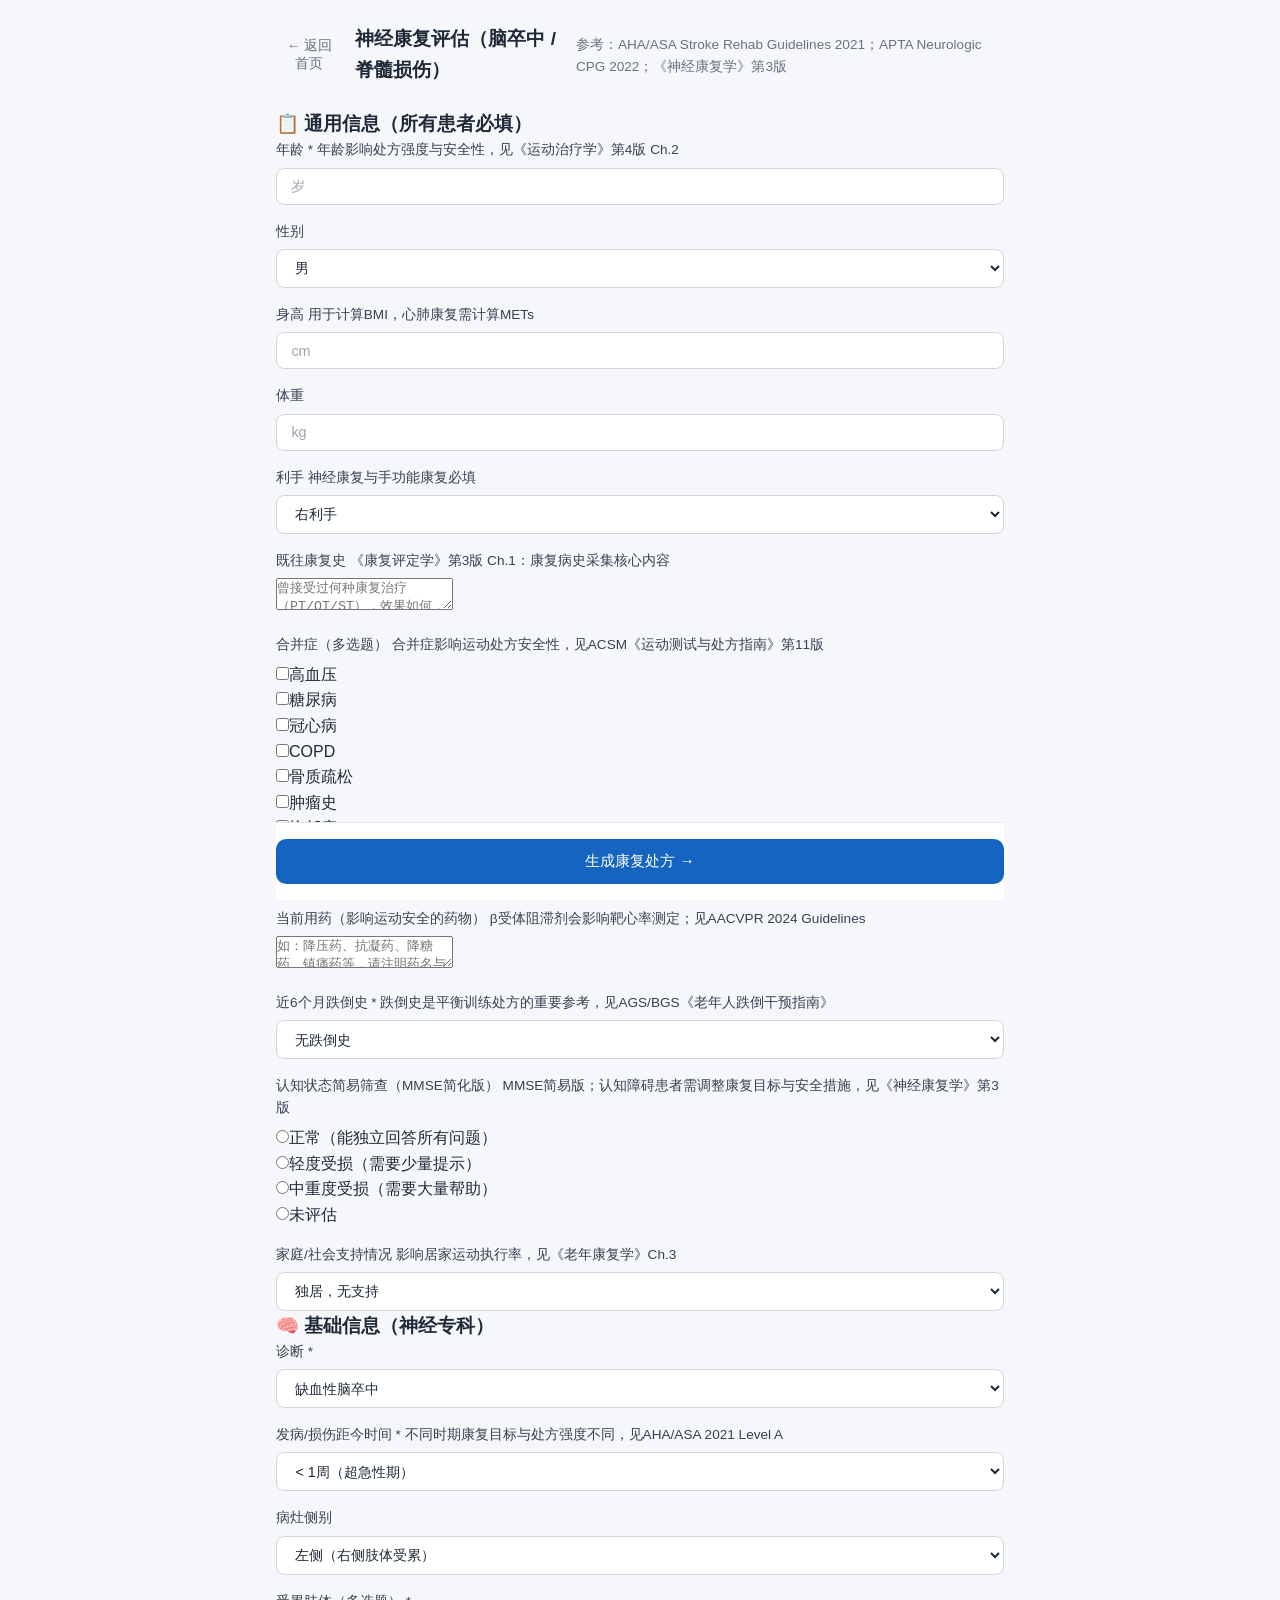
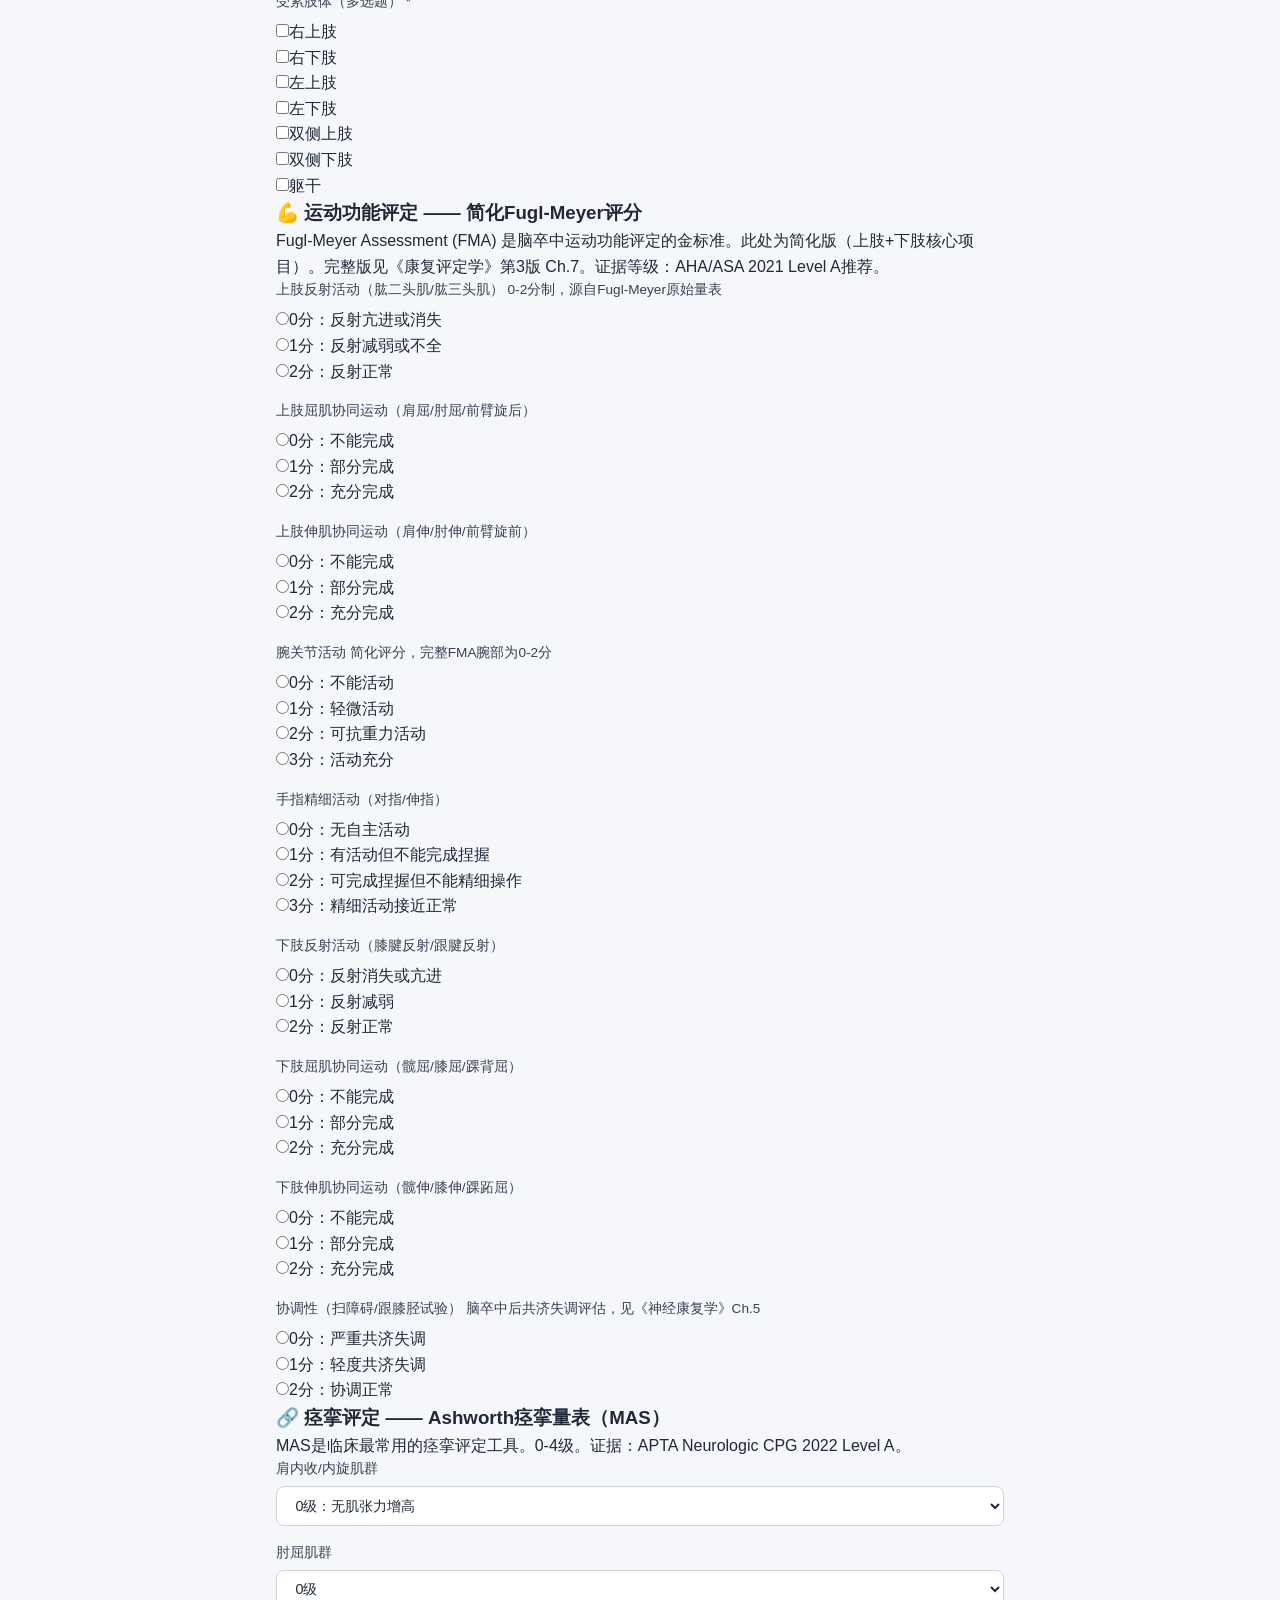
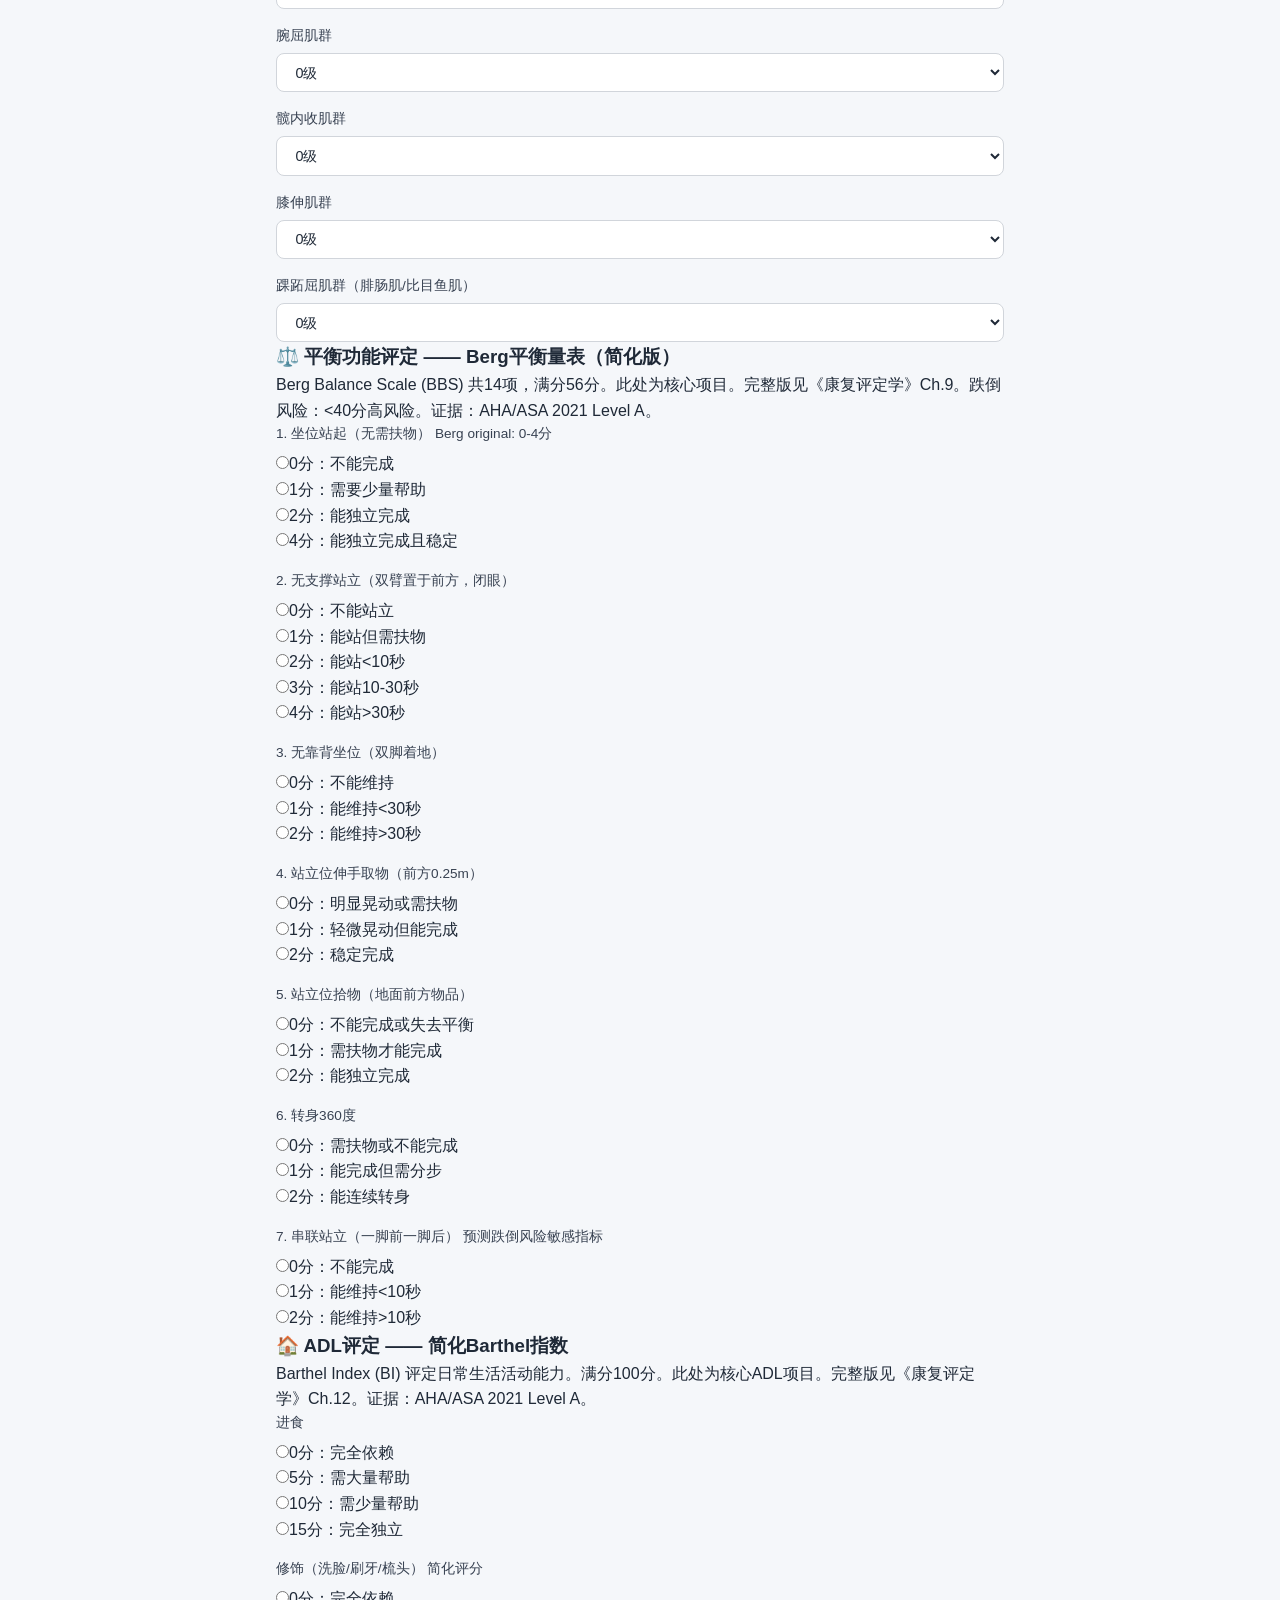
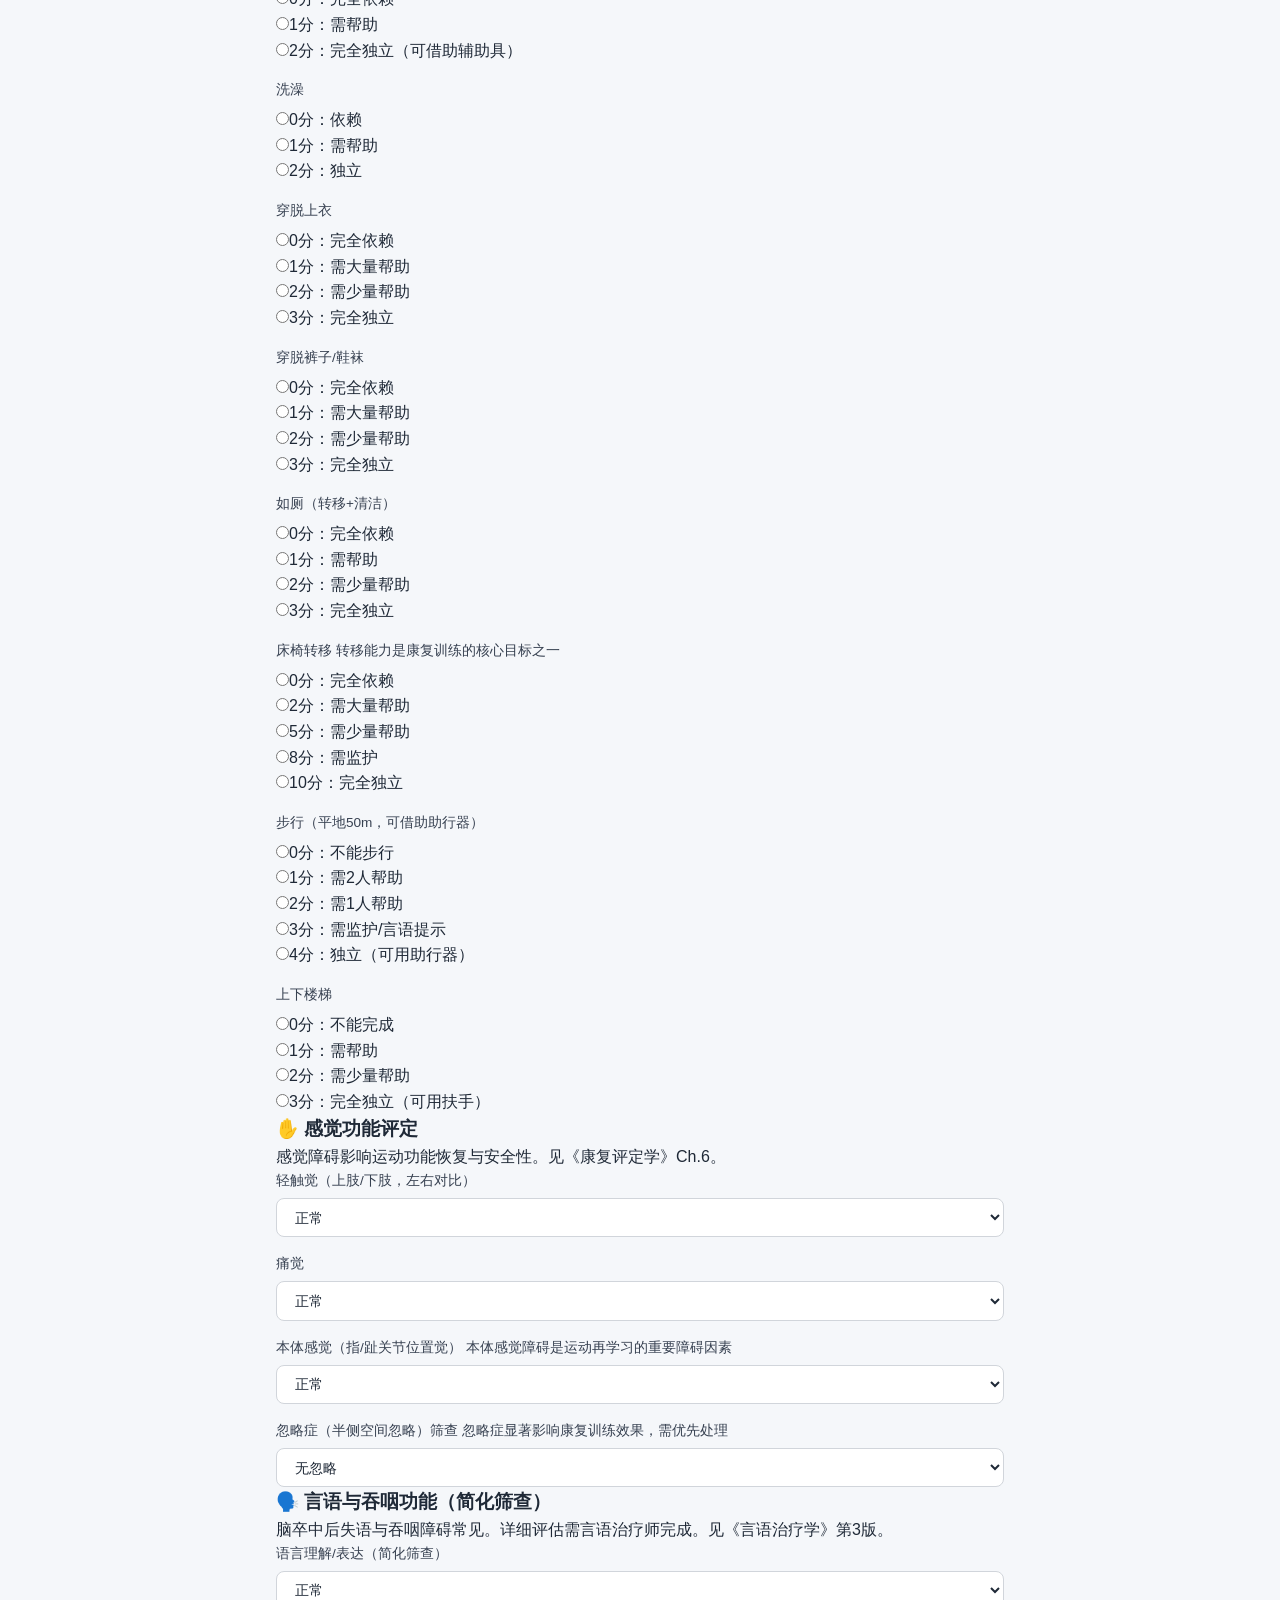
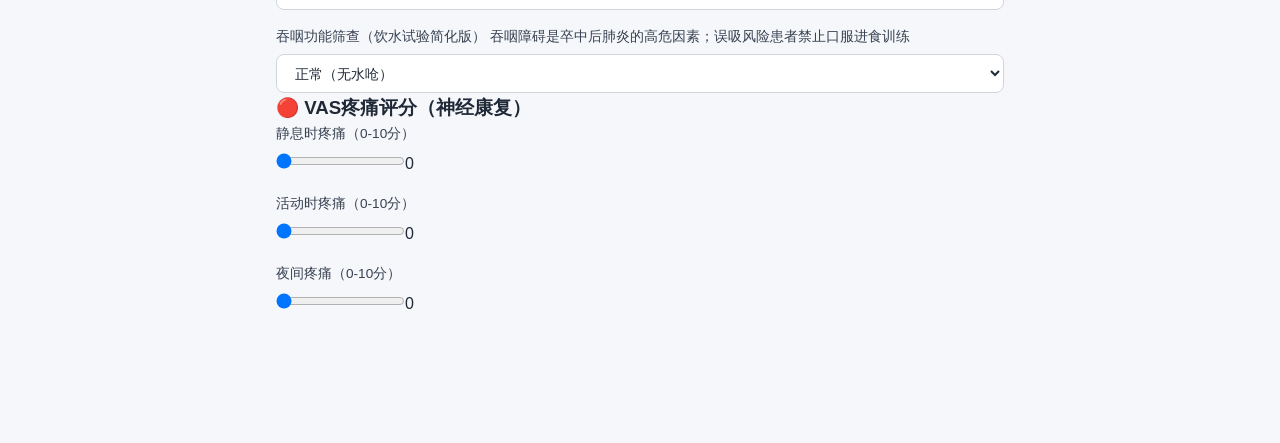
==== commit 164f623e: "fix(v2): 给所有 HTML 的 CSS 链接加版本号，强制浏览器刷新缓存" ====
--- a/v2/assessment.html
+++ b/v2/assessment.html
@@ -4,7 +4,7 @@
   <meta charset="UTF-8">
   <meta name="viewport" content="width=device-width, initial-scale=1.0">
   <title>康复评估 — 康复处方助手</title>
-  <link rel="stylesheet" href="css/style.css">
+  <link rel="stylesheet" href="css/style.css?v=20260601">
 </head>
 <body>
 
--- a/v2/css/style.css
+++ b/v2/css/style.css
@@ -1,142 +1,292 @@
 /* ============================================================
    rehab-prescription-guide / v2  |  style.css
-   配套 assessment.js（as- 前缀）& prescription.js（rx- 前缀）
+   首页（rx- 前缀）、评估页（as- 前缀）、处方页（rx- 前缀）
    ============================================================ */
 
 /* ---------- 全局 ---------- */
 *{box-sizing:border-box;margin:0;padding:0}
 body{font-family:-apple-system,'PingFang SC','Microsoft YaHei',sans-serif;background:#F5F7FA;color:#1F2937;line-height:1.6}
 
-/* ---------- 导航栏（所有页面共用） ---------- */
-.nav-bar{display:flex;align-items:center;gap:.8rem;padding:.7rem 1.2rem;background:#fff;border-bottom:1px solid #E5E7EB}
-.nav-logo{font-size:1.1rem;font-weight:700;color:#1565C0;cursor:pointer}
-.nav-back{font-size:.85rem;color:#6B7280;cursor:pointer}
-
-/* ---------- 首页（index.html）---------- */
-.hero{text-align:center;padding:3rem 1rem 2rem}
-.hero-icon{font-size:3.2rem;margin-bottom:.6rem}
-.hero-title{font-size:1.6rem;font-weight:700;color:#1F2937;margin-bottom:.5rem}
-.hero-sub{font-size:.92rem;color:#6B7280;max-width:440px;margin:0 auto .4rem}
-.hero-search-wrap{display:flex;justify-content:center;margin-top:1.5rem}
-.hero-search{display:flex;width:min(96vw,480px);border:2px solid #D1D5DB;border-radius:40px;overflow:hidden;background:#fff;transition:border-color .2s}
-.hero-search:focus-within{border-color:#1565C0}
-.hero-search input{flex:1;border:none;outline:none;padding:.7rem 1.2rem;font-size:.95rem;background:transparent}
-.hero-search button{border:none;background:#1565C0;color:#fff;padding:0 1.3rem;font-size:.95rem;cursor:pointer}
-.hero-search button:hover{background:#0D47A1}
-.suggestion-chips{display:flex;flex-wrap:wrap;justify-content:center;gap:.5rem;margin-top:1rem}
-.suggestion-chip{padding:.35rem .8rem;border:1px solid #D1D5DB;border-radius:20px;font-size:.78rem;color:#374151;background:#fff;cursor:pointer;transition:all .15s}
-.suggestion-chip:hover{background:#EFF6FF;border-color:#1565C0;color:#1565C0}
-.popular-tags{margin-top:2rem;text-align:center}
-.popular-tags h3{font-size:.88rem;color:#6B7280;margin-bottom:.6rem}
-.tag-list{display:flex;flex-wrap:wrap;justify-content:center;gap:.45rem}
-.tag-item{padding:.3rem .7rem;background:#F3F4F6;border-radius:6px;font-size:.78rem;color:#374151;cursor:pointer}
-.tag-item:hover{background:#DBEAFE;color:#1565C0}
-
-/* 搜索结果下拉 */
-.search-results-dropdown{position:absolute;top:calc(100% + 4px);left:50%;transform:translateX(-50%);width:min(96vw,480px);background:#fff;border:1px solid #E5E7EB;border-radius:12px;box-shadow:0 8px 30px rgba(0,0,0,.12);z-index:100;max-height:340px;overflow-y:auto}
-.result-item{padding:.7rem 1rem;cursor:pointer;border-bottom:1px solid #F3F4F6;display:flex;align-items:center;gap:.6rem}
-.result-item:last-child{border-bottom:none}
-.result-item:hover{background:#EFF6FF}
-.result-icon{font-size:1.2rem;flex-shrink:0}
-.result-label{font-size:.9rem;color:#1F2937;font-weight:500}
-.result-desc{font-size:.75rem;color:#9CA3AF;margin-top:2px}
-.result-specialty-tag{font-size:.68rem;padding:2px 6px;border-radius:4px;background:#EFF6FF;color:#1565C0;flex-shrink:0;margin-left:auto}
-
-/* ---------- 评估页（assessment.html）---------- */
+/* ============================================================
+   一、首页 index.html（rx- 前缀）
+   ============================================================ */
+.rx-hero{
+  max-width:640px;margin:0 auto;padding:3.5rem 1.2rem 2.5rem;text-align:center;
+}
+
+/* Logo */
+.rx-logo{display:flex;align-items:baseline;justify-content:center;gap:.5rem;margin-bottom:1.8rem}
+.logo-rx{font-size:2.4rem;font-weight:800;color:#1565C0;letter-spacing:-1px}
+.logo-name{font-size:1.4rem;font-weight:600;color:#1F2937}
+.logo-badge{font-size:.65rem;font-weight:600;color:#fff;background:#F59E0B;padding:2px 7px;border-radius:4px;vertical-align:super}
+
+/* 搜索表单 */
+.rx-search-form{max-width:520px;margin:0 auto}
+.rx-search-box{
+  display:flex;align-items:center;gap:.6rem;
+  background:#fff;border:2px solid #D1D5DB;border-radius:40px;
+  padding:.2rem .3rem .2rem 1rem;transition:border-color .2s;
+}
+.rx-search-box:focus-within{border-color:#1565C0;box-shadow:0 0 0 3px rgba(21,101,192,.12)}
+.rx-search-icon{flex-shrink:0;color:#9CA3AF}
+.rx-search-input{
+  flex:1;border:none;outline:none;font-size:.95rem;background:transparent;
+  padding:.55rem 0;color:#1F2937;
+}
+.rx-search-input::placeholder{color:#9CA3AF}
+.rx-search-actions{display:flex;gap:.3rem;flex-shrink:0}
+.rx-mic-btn{
+  width:36px;height:36px;border-radius:50%;border:1px solid #D1D5DB;
+  background:#fff;font-size:1rem;cursor:pointer;display:flex;
+  align-items:center;justify-content:center;transition:background .15s;
+}
+.rx-mic-btn:hover{background:#F3F4F6}
+.rx-search-btn{
+  padding:.55rem 1.3rem;border:none;border-radius:40px;
+  background:#1565C0;color:#fff;font-size:.9rem;font-weight:500;
+  cursor:pointer;white-space:nowrap;transition:background .15s;
+}
+.rx-search-btn:hover{background:#0D47A1}
+
+/* 快速标签 */
+.rx-tags{display:flex;flex-wrap:wrap;justify-content:center;gap:.5rem;margin-top:1.2rem;align-items:center}
+.rx-tag-label{font-size:.82rem;color:#6B7280}
+.rx-tag{
+  padding:.38rem .85rem;border:1px solid #D1D5DB;border-radius:20px;
+  font-size:.8rem;color:#374151;background:#fff;cursor:pointer;transition:all .15s;
+}
+.rx-tag:hover{background:#EFF6FF;border-color:#1565C0;color:#1565C0}
+
+/* 搜索结果区 */
+.rx-results{display:none;max-width:540px;margin:1.5rem auto 0;text-align:left}
+.rx-results-header{display:flex;align-items:center;justify-content:space-between;margin-bottom:.7rem}
+#rx-results-count{font-size:.85rem;color:#374151;font-weight:500}
+.rx-clear-btn{font-size:.8rem;color:#9CA3AF;background:none;border:none;cursor:pointer;padding:.2rem .5rem}
+.rx-clear-btn:hover{color:#EF4444}
+.rx-result-card{
+  background:#fff;border:1px solid #E5E7EB;border-radius:10px;
+  padding:.9rem 1.1rem;margin-bottom:.6rem;transition:box-shadow .15s;
+}
+.rx-result-card:hover{box-shadow:0 2px 12px rgba(0,0,0,.08)}
+.rx-result-title{font-size:.95rem;font-weight:600;color:#1F2937;margin-bottom:.2rem}
+.rx-result-desc{font-size:.8rem;color:#6B7280;margin-bottom:.5rem}
+.rx-result-meta{display:flex;align-items:center;gap:.6rem;flex-wrap:wrap}
+.rx-specialty-tag{font-size:.7rem;padding:2px 8px;border-radius:4px;background:#EFF6FF;color:#1565C0;font-weight:500}
+.rx-evidence-tag{font-size:.7rem;padding:2px 8px;border-radius:4px;background:#F0FDF4;color:#15803D}
+.rx-result-btn{
+  display:block;width:100%;margin-top:.7rem;padding:.5rem;border:1px solid #1565C0;
+  border-radius:8px;background:#fff;color:#1565C0;font-size:.85rem;
+  cursor:pointer;transition:all .15s;
+}
+.rx-result-btn:hover{background:#1565C0;color:#fff}
+.rx-no-result{color:#9CA3AF;font-size:.88rem;line-height:1.8}
+.rx-no-result ul{padding-left:1.2rem;margin-top:.4rem}
+
+/* 默认卡片区 */
+.rx-default-cards{max-width:640px;margin:2.5rem auto 0;padding:0 1rem}
+.rx-section-title{font-size:.92rem;font-weight:600;color:#374151;margin-bottom:1rem}
+.rx-card-grid{display:grid;grid-template-columns:repeat(auto-fill,minmax(140px,1fr));gap:.8rem}
+.rx-card{
+  background:#fff;border:1px solid #E5E7EB;border-radius:12px;
+  padding:1.1rem .9rem;text-align:center;cursor:pointer;transition:all .2s;
+}
+.rx-card:hover{border-color:#1565C0;box-shadow:0 4px 16px rgba(21,101,192,.1);transform:translateY(-2px)}
+.rx-card-icon{font-size:1.8rem;margin-bottom:.5rem}
+.rx-card-title{font-size:.9rem;font-weight:600;color:#1F2937;margin-bottom:.25rem}
+.rx-card-desc{font-size:.75rem;color:#9CA3AF}
+
+/* 使用步骤 */
+.rx-steps-grid{display:flex;align-items:center;gap:.6rem;flex-wrap:wrap;justify-content:center;margin-top:.5rem}
+.rx-step-card{display:flex;align-items:center;gap:.5rem;font-size:.85rem;color:#374151}
+.rx-step-num{
+  width:26px;height:26px;border-radius:50%;
+  background:#1565C0;color:#fff;font-size:.75rem;font-weight:700;
+  display:flex;align-items:center;justify-content:center;flex-shrink:0;
+}
+.rx-step-arrow{color:#D1D5DB;font-size:1.1rem}
+.rx-pro-link{text-align:center;margin-top:2rem}
+.rx-pro-link a{font-size:.82rem;color:#1565C0;text-decoration:none}
+.rx-pro-link a:hover{text-decoration:underline}
+
+/* ============================================================
+   二、评估页 assessment.html（as- 前缀）
+   ============================================================ */
 .as-container{max-width:760px;margin:0 auto;padding:1.5rem 1rem 3rem}
 .as-header{display:flex;align-items:center;gap:.8rem;margin-bottom:1.5rem}
-.as-back{font-size:.85rem;color:#6B7280;cursor:pointer;background:none;border:none;padding:.3rem .5rem}
-.as-back:hover{color:#1565C0}
+.as-back{font-size:.85rem;color:#6B7280;cursor:pointer;background:none;border:none;padding:.3rem .5rem;border-radius:6px;transition:background .15s}
+.as-back:hover{background:#F3F4F6;color:#1565C0}
 .as-title{font-size:1.2rem;font-weight:700;color:#1F2937}
-.as-subtitle{font-size:.85rem;color:#6B7280}
-
-.as-section{background:#fff;border-radius:12px;padding:1.2rem 1.4rem;margin-bottom:1.2rem;box-shadow:0 1px 4px rgba(0,0,0,.06)}
-.as-section h3{font-size:1rem;font-weight:600;color:#1565C0;margin-bottom:.9rem;display:flex;align-items:center;gap:.5rem}
-.as-guide{font-size:.78rem;color:#6B7280;background:#FFFBEB;border-left:3px solid #F59E0B;padding:.5rem .8rem;border-radius:0 8px 8px 0;margin-bottom:1rem;line-height:1.7}
-
+.as-subtitle{font-size:.85rem;color:#6B7280;margin-top:.15rem}
+
+/* 进度条 */
+.as-progress{display:flex;gap:0;margin-bottom:1.8rem;align-items:flex-start}
+.as-step{display:flex;flex-direction:column;align-items:center;flex:1;position:relative}
+.as-step-num{
+  width:28px;height:28px;border-radius:50%;font-size:.78rem;font-weight:700;
+  display:flex;align-items:center;justify-content:center;
+  background:#E5E7EB;color:#9CA3AF;transition:all .2s;z-index:1;
+}
+.as-step.active .as-step-num{background:#1565C0;color:#fff}
+.as-step.done .as-step-num{background:#059669;color:#fff}
+.as-step-label{font-size:.7rem;color:#9CA3AF;margin-top:.35rem;text-align:center;max-width:80px}
+.as-step.active .as-step-label{color:#1565C0;font-weight:500}
+.as-step.done .as-step-label{color:#059669}
+.as-step-line{
+  position:absolute;top:14px;left:calc(50% + 16px);width:calc(100% - 32px);height:2px;
+  background:#E5E7EB;
+}
+.as-step.done .as-step-line{background:#059669}
+
+/* 表单 */
+.as-form-section{background:#fff;border-radius:12px;padding:1.2rem 1.4rem;margin-bottom:1.2rem;box-shadow:0 1px 4px rgba(0,0,0,.05)}
+.as-section-title{font-size:.95rem;font-weight:600;color:#1F2937;margin-bottom:1rem;display:flex;align-items:center;gap:.5rem}
+.as-section-guide{font-size:.72rem;color:#9CA3AF;font-weight:400}
 .as-field{margin-bottom:1rem}
 .as-field:last-child{margin-bottom:0}
-.as-label{display:block;font-size:.88rem;font-weight:500;color:#374151;margin-bottom:.35rem}
-.as-label .as-required{color:#EF4444;margin-left:2px}
-.as-hint{display:block;font-size:.72rem;color:#9CA3AF;margin-top:2px;line-height:1.5}
-
-.as-input,.as-textarea,.as-select{width:100%;border:1px solid #D1D5DB;border-radius:8px;padding:.55rem .8rem;font-size:.88rem;color:#1F2937;background:#fff;outline:none;transition:border-color .15s}
-.as-input:focus,.as-textarea:focus,.as-select:focus{border-color:#1565C0;box-shadow:0 0 0 3px rgba(21,101,192,.12)}
-.as-textarea{resize:vertical;min-height:70px}
-
-.as-radio-label,.as-checkbox-label{display:inline-flex;align-items:center;gap:.4rem;font-size:.84rem;color:#374151;margin-right:1rem;margin-bottom:.3rem;cursor:pointer}
-.as-radio-label input,.as-checkbox-label input{accent-color:#1565C0}
-
-.as-slider{-webkit-appearance:none;width:100%;height:6px;border-radius:3px;background:#E5E7EB;outline:none;margin-top:.5rem}
-.as-slider::-webkit-slider-thumb{-webkit-appearance:none;width:18px;height:18px;border-radius:50%;background:#1565C0;cursor:pointer;box-shadow:0 1px 4px rgba(0,0,0,.2)}
-.as-slider-val{display:inline-block;margin-left:.8rem;font-size:.92rem;font-weight:600;color:#1565C0}
-
-.as-submit-bar{position:sticky;bottom:0;background:#fff;border-top:1px solid #E5E7EB;padding:1rem 1.2rem;display:flex;justify-content:center;z-index:10}
-.as-submit-btn{background:#1565C0;color:#fff;border:none;border-radius:10px;padding:.75rem 2.2rem;font-size:.95rem;font-weight:600;cursor:pointer;transition:background .15s}
+.as-label{display:block;font-size:.85rem;font-weight:500;color:#374151;margin-bottom:.4rem}
+.as-required{color:#EF4444;margin-left:2px}
+.as-input,.as-select{
+  width:100%;padding:.6rem .9rem;border:1px solid #D1D5DB;border-radius:8px;
+  font-size:.9rem;color:#1F2937;background:#fff;transition:border-color .15s;
+}
+.as-input:focus,.as-select:focus{outline:none;border-color:#1565C0;box-shadow:0 0 0 3px rgba(21,101,192,.1)}
+.as-input::placeholder{color:#9CA3AF}
+.as-radio-group,.as-checkbox-group{display:flex;flex-direction:column;gap:.5rem}
+.as-radio-item,.as-checkbox-item{display:flex;align-items:center;gap:.5rem;font-size:.85rem;color:#374151;cursor:pointer}
+.as-radio-item input,.as-checkbox-item input{accent-color:#1565C0;width:16px;height:16px;flex-shrink:0}
+.as-scale-labels{display:flex;justify-content:space-between;font-size:.72rem;color:#9CA3AF;margin-top:.3rem}
+.as-auto-score{
+  display:inline-block;font-size:.72rem;color:#059669;background:#F0FDF4;
+  padding:2px 8px;border-radius:4px;margin-left:.5rem;
+}
+
+/* 提交栏 */
+.as-submit-bar{
+  position:sticky;bottom:0;background:#fff;border-top:1px solid #E5E7EB;
+  padding:1rem 0;display:flex;justify-content:space-between;gap:1rem;z-index:10;
+}
+.as-submit-btn{
+  flex:1;padding:.75rem;border:none;border-radius:10px;
+  background:#1565C0;color:#fff;font-size:.95rem;font-weight:500;
+  cursor:pointer;transition:background .15s;
+}
 .as-submit-btn:hover{background:#0D47A1}
-
-/* 错误提示 */
-.as-error{background:#FEF2F2;border:1px solid #FECACA;border-radius:10px;padding:1rem 1.2rem;color:#991B1B;font-size:.88rem;margin-bottom:1.2rem}
-
-/* ---------- 处方结果页（prescription.html）---------- */
+.as-submit-btn:disabled{background:#D1D5DB;color:#9CA3AF;cursor:not-allowed}
+.as-back-btn{
+  padding:.75rem 1.5rem;border:1px solid #D1D5DB;border-radius:10px;
+  background:#fff;color:#374151;font-size:.9rem;cursor:pointer;transition:all .15s;
+}
+.as-back-btn:hover{background:#F3F4F6;border-color:#9CA3AF}
+
+/* ============================================================
+   三、处方结果页 prescription.html（rx- 前缀）
+   ============================================================ */
+.nav-bar{
+  display:flex;align-items:center;justify-content:space-between;
+  padding:.7rem 1.2rem;background:#fff;border-bottom:1px solid #E5E7EB;
+  position:sticky;top:0;z-index:50;
+}
+.nav-logo{font-size:1rem;font-weight:700;color:#1565C0;cursor:pointer}
+.nav-back{font-size:.85rem;color:#6B7280;cursor:pointer}
+.nav-back:hover{color:#1565C0}
+
 .rx-container{max-width:760px;margin:0 auto;padding:1.5rem 1rem 3rem}
-.rx-empty{text-align:center;padding:4rem 1rem;color:#9CA3AF}
-.rx-empty-icon{font-size:3rem;margin-bottom:1rem}
-
-.rx-header{margin-bottom:1.2rem}
-.rx-header h2{font-size:1.3rem;font-weight:700;color:#1F2937;margin-bottom:.3rem}
-.rx-specialty{font-size:.88rem;color:#1565C0;font-weight:500}
-.rx-phase{font-size:.82rem;color:#6B7280;margin-top:.15rem}
-
-.rx-evidence-header{display:flex;align-items:center;gap:.7rem;background:#F0F9FF;border:1px solid #BAE6FD;border-radius:10px;padding:.6rem 1rem;margin-bottom:1.2rem;font-size:.82rem;color:#0C4A6E;flex-wrap:wrap}
-.rx-evidence-badge{background:#1565C0;color:#fff;padding:2px 10px;border-radius:6px;font-size:.72rem;font-weight:600;white-space:nowrap}
-.rx-guide-source{color:#0369A1}
+
+/* 红旗警告 */
+.rx-redflag-overlay{
+  position:fixed;inset:0;background:rgba(0,0,0,.45);z-index:1000;
+  display:flex;align-items:center;justify-content:center;
+}
+.rx-redflag-modal{
+  background:#fff;border-radius:16px;padding:2rem 2.2rem;max-width:460px;width:90%;
+  box-shadow:0 20px 60px rgba(0,0,0,.2);text-align:center;
+}
+.rx-redflag-icon{font-size:2.5rem;margin-bottom:.8rem}
+.rx-redflag-title{font-size:1.1rem;font-weight:700;color:#DC2626;margin-bottom:.8rem}
+.rx-redflag-list{text-align:left;font-size:.88rem;color:#374151;line-height:1.8;padding-left:1rem}
+.rx-redflag-btn{
+  display:block;margin-top:1.2rem;padding:.6rem 1.5rem;border:1px solid #D1D5DB;
+  border-radius:8px;background:#fff;color:#374151;font-size:.88rem;cursor:pointer;
+  text-decoration:none;text-align:center;transition:all .15s;
+}
+.rx-redflag-btn:hover{background:#F3F4F6}
+
+/* 处方头部 */
+.rx-evidence-header{
+  display:flex;align-items:center;gap:.7rem;
+  background:#F0F9FF;border:1px solid #BAE6FD;border-radius:10px;
+  padding:.6rem 1rem;margin-bottom:1.2rem;font-size:.82rem;color:#0C4A6E;flex-wrap:wrap;
+}
+.rx-evidence-badge{
+  background:#1565C0;color:#fff;padding:2px 10px;border-radius:6px;
+  font-size:.72rem;font-weight:600;white-space:nowrap;
+}
 
 /* FITT-VP 表格 */
-.rx-fittvp{background:#fff;border-radius:12px;padding:1.2rem 1.4rem;margin-bottom:1.2rem;box-shadow:0 1px 4px rgba(0,0,0,.06)}
+.rx-fittvp{
+  background:#fff;border-radius:12px;padding:1.2rem 1.4rem;
+  margin-bottom:1.2rem;box-shadow:0 1px 4px rgba(0,0,0,.06);
+}
 .rx-fittvp h3{font-size:1rem;font-weight:600;color:#1565C0;margin-bottom:.9rem}
-.rx-table{width:100%;border-collapse:collapse}
-.rx-table th{text-align:left;font-size:.78rem;color:#6B7280;font-weight:500;padding:.5rem .7rem;border-bottom:2px solid #E5E7EB}
-.rx-table td{font-size:.85rem;color:#374151;padding:.6rem .7rem;border-bottom:1px solid #F3F4F6}
+.rx-table{width:100%;border-collapse:collapse;font-size:.85rem}
+.rx-table th{
+  text-align:left;font-size:.78rem;color:#6B7280;font-weight:500;
+  padding:.5rem .7rem;border-bottom:2px solid #E5E7EB;
+}
+.rx-table td{color:#374151;padding:.6rem .7rem;border-bottom:1px solid #F3F4F6}
 .rx-table tr:last-child td{border-bottom:none}
 .rx-evidence-cell{background:#F0F9FF;font-size:.75rem;color:#0C4A6E;line-height:1.6}
 
-/* 运动方案卡片 */
+/* 运动详情卡片 */
 .rx-exercises{margin-bottom:1.2rem}
 .rx-exercises h3{font-size:1rem;font-weight:600;color:#1565C0;margin-bottom:.9rem}
-.rx-exercise-card{background:#fff;border-radius:12px;padding:1rem 1.2rem;margin-bottom:.8rem;box-shadow:0 1px 4px rgba(0,0,0,.06)}
+.rx-exercise-card{
+  background:#fff;border-radius:12px;padding:1rem 1.2rem;
+  margin-bottom:.8rem;box-shadow:0 1px 4px rgba(0,0,0,.06);
+}
 .rx-exercise-card h4{font-size:.92rem;font-weight:600;color:#1F2937;margin-bottom:.5rem}
 .rx-exercise-detail{font-size:.82rem;color:#374151;line-height:1.7}
 .rx-exercise-detail strong{color:#6B7280;font-weight:500;margin-right:.3rem}
-.rx-evidence{font-size:.76rem;color:#0369A1;background:#F0F9FF;border-radius:6px;padding:.4rem .7rem;margin-top:.5rem;line-height:1.6}
+.rx-evidence{
+  font-size:.76rem;color:#0369A1;background:#F0F9FF;
+  border-radius:6px;padding:.4rem .7rem;margin-top:.5rem;line-height:1.6;
+}
 
 /* 禁忌症 / 注意事项 */
-.rx-contraindications,.rx-precautions{background:#fff;border-radius:12px;padding:1rem 1.2rem;margin-bottom:1rem;box-shadow:0 1px 4px rgba(0,0,0,.06)}
-.rx-contraindications h3,.rx-precautions h3{font-size:.92rem;font-weight:600;margin-bottom:.6rem}
-.rx-contraindications h3{color:#DC2626}
-.rx-precautions h3{color:#D97706}
+.rx-contraindications,.rx-precautions{
+  background:#fff;border-radius:12px;padding:1rem 1.2rem;
+  margin-bottom:1rem;box-shadow:0 1px 4px rgba(0,0,0,.06);
+}
+.rx-contraindications h3{font-size:.92rem;font-weight:600;color:#DC2626;margin-bottom:.6rem}
+.rx-precautions h3{font-size:.92rem;font-weight:600;color:#D97706;margin-bottom:.6rem}
 .rx-contraindications ul,.rx-precautions ul{font-size:.82rem;color:#374151;padding-left:1.2rem;line-height:1.7}
 
-/* 免责声明 */
-.rx-disclaimer{background:#FEFCE8;border:1px solid #FDE68A;border-radius:10px;padding:.8rem 1rem;font-size:.78rem;color:#92400E;line-height:1.7;margin-top:1.2rem}
-.rx-disclaimer strong{color:#78350F}
-.rx-timestamp{margin-top:.5rem;color:#A16207;font-size:.72rem}
-
-/* 操作按钮 */
-.rx-actions{display:flex;gap:.8rem;margin-top:1.2rem;flex-wrap:wrap}
-.rx-btn-primary{background:#1565C0;color:#fff;border:none;border-radius:8px;padding:.65rem 1.5rem;font-size:.9rem;font-weight:500;cursor:pointer}
+/* 空状态 */
+.rx-empty{text-align:center;padding:4rem 1rem;color:#9CA3AF}
+.rx-empty-icon{font-size:3rem;margin-bottom:1rem}
+
+/* 操作按钮区 */
+.rx-actions{
+  display:flex;justify-content:center;gap:1rem;padding:1rem;
+  position:sticky;bottom:0;background:#fff;border-top:1px solid #E5E7EB;
+}
+.rx-btn-primary{
+  padding:.65rem 1.5rem;border:none;border-radius:8px;
+  background:#1565C0;color:#fff;font-size:.88rem;cursor:pointer;transition:background .15s;
+}
 .rx-btn-primary:hover{background:#0D47A1}
-.rx-btn-secondary{background:#F3F4F6;color:#374151;border:none;border-radius:8px;padding:.65rem 1.5rem;font-size:.9rem;font-weight:500;cursor:pointer}
-.rx-btn-secondary:hover{background:#E5E7EB}
-
-/* 错误提示 */
-.rx-error{background:#FEF2F2;border:1px solid #FECACA;border-radius:10px;padding:1rem 1.2rem;color:#991B1B;font-size:.88rem}
-
-/* ---------- 响应式 ---------- */
-@media(max-width:540px){
-  .hero-title{font-size:1.3rem}
-  .as-container,.rx-container{padding:1rem .7rem 2rem}
-  .as-section,.rx-fittvp,.rx-exercise-card{padding:1rem}
-  .rx-table{font-size:.78rem}
-  .rx-table th,.rx-table td{padding:.4rem .5rem}
-}
+.rx-btn-secondary{
+  padding:.65rem 1.5rem;border:1px solid #D1D5DB;border-radius:8px;
+  background:#fff;color:#374151;font-size:.88rem;cursor:pointer;transition:all .15s;
+}
+.rx-btn-secondary:hover{background:#F3F4F6}
+
+/* ============================================================
+   四、打印样式
+   ============================================================ */
+@media print{
+  body{background:#fff}
+  .nav-bar,.rx-actions,.as-submit-bar{display:none!important}
+  .rx-container,.as-container{max-width:100%;padding:0}
+  .rx-fittvp,.rx-exercise-card,.rx-contraindications,.rx-precautions{box-shadow:none;border:1px solid #E5E7EB}
+}
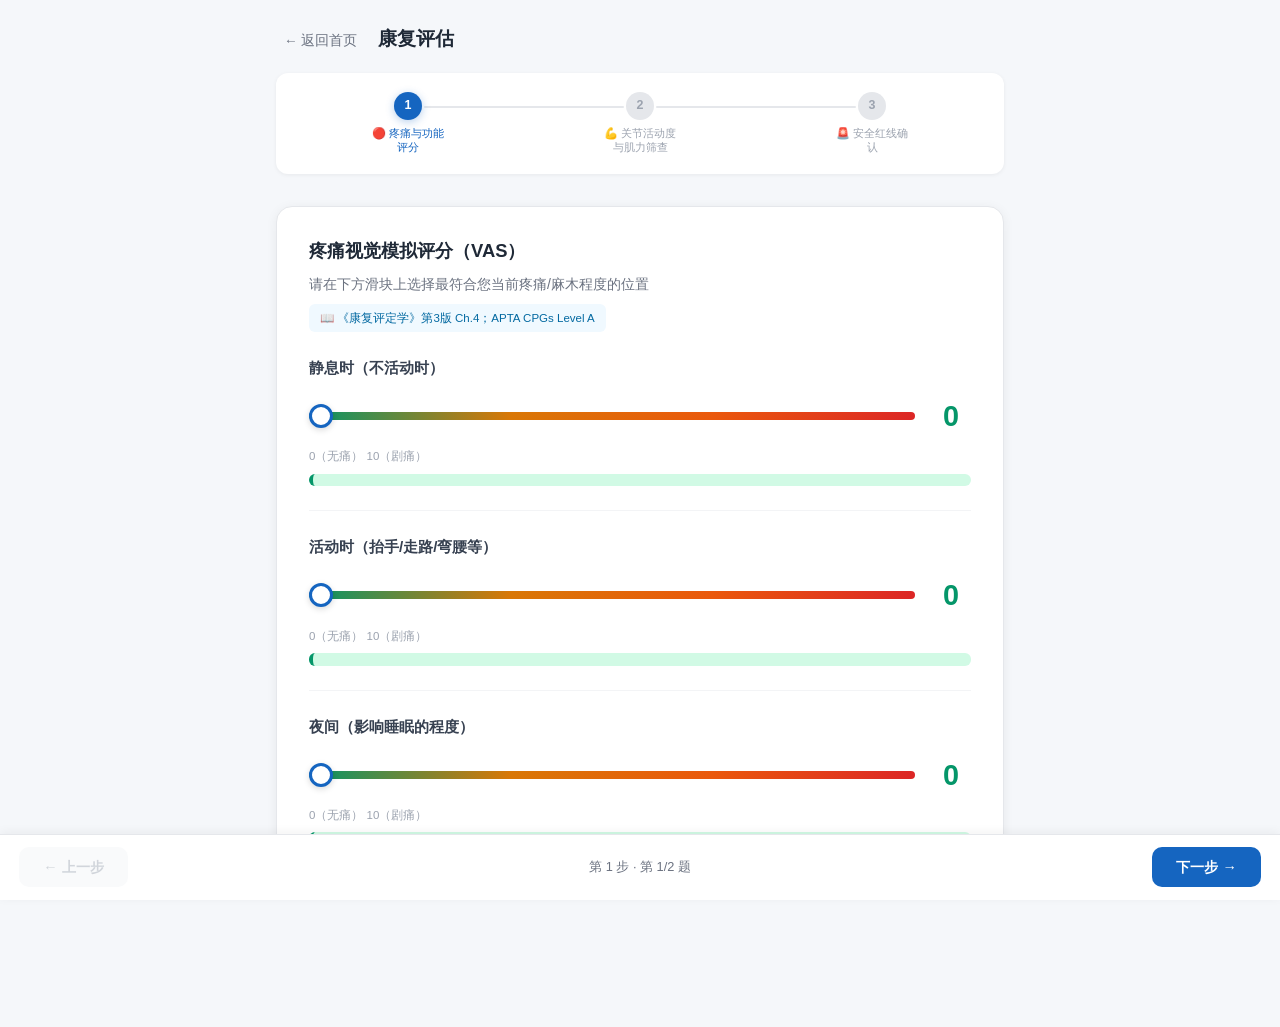
==== commit 1418919e: "feat: 实现动态评估页和全智能处方页 - 评估页: Stepper进度阶梯 + 单卡聚焦 + VAS颜色联动 + ROM交互 - 处方页: 三栏仪表盘 + FITT数据卡片 + 循证抽屉 + 反馈" ====
--- a/v2/assessment.html
+++ b/v2/assessment.html
@@ -4,26 +4,31 @@
   <meta charset="UTF-8">
   <meta name="viewport" content="width=device-width, initial-scale=1.0">
   <title>康复评估 — 康复处方助手</title>
-  <link rel="stylesheet" href="css/style.css?v=20260601">
+  <link rel="stylesheet" href="css/style.css?v=20260602">
 </head>
 <body>
 
 <div class="as-container">
   <div class="as-header">
     <button class="as-back" id="as-back-btn">← 返回首页</button>
-    <div class="as-title" id="assessment-title">康复评估</div>
-    <div class="as-subtitle" id="assessment-guide"></div>
+    <div>
+      <div class="as-title" id="assessment-title">康复评估</div>
+      <div class="as-subtitle" id="assessment-guide"></div>
+    </div>
   </div>
 
-  <!-- 表单容器（由 JS 动态渲染） -->
+  <!-- 卡片容器（由 assessment.js 动态渲染 Stepper + 卡片） -->
   <div id="assessment-form-container"></div>
-
-  <!-- 提交按钮 -->
-  <div class="as-submit-bar">
-    <button class="as-submit-btn" id="assessment-submit-btn">生成康复处方 →</button>
-  </div>
 </div>
 
+<!-- 返回首页按钮事件 -->
+<script>
+document.getElementById('as-back-btn').addEventListener('click', function() {
+  window.location.href = 'index.html';
+});
+</script>
+
+<!-- 核心 JS -->
 <script src="js/redflags.js"></script>
 <script src="js/assessment.js"></script>
 </body>
--- a/v2/css/style.css
+++ b/v2/css/style.css
@@ -111,12 +111,31 @@
 /* ============================================================
    二、评估页 assessment.html（as- 前缀）
    ============================================================ */
-.as-container{max-width:760px;margin:0 auto;padding:1.5rem 1rem 3rem}
-.as-header{display:flex;align-items:center;gap:.8rem;margin-bottom:1.5rem}
+.as-container{max-width:760px;margin:0 auto;padding:1.5rem 1rem 8rem}
+.as-header{display:flex;align-items:center;gap:.8rem;margin-bottom:1rem}
 .as-back{font-size:.85rem;color:#6B7280;cursor:pointer;background:none;border:none;padding:.3rem .5rem;border-radius:6px;transition:background .15s}
 .as-back:hover{background:#F3F4F6;color:#1565C0}
 .as-title{font-size:1.2rem;font-weight:700;color:#1F2937}
 .as-subtitle{font-size:.85rem;color:#6B7280;margin-top:.15rem}
+
+/* Stepper 进度阶梯 */
+.as-stepper{display:flex;align-items:flex-start;gap:0;margin-bottom:2rem;padding:1.2rem 1rem;background:#fff;border-radius:12px;box-shadow:0 1px 4px rgba(0,0,0,.06)}
+.as-step{display:flex;flex-direction:column;align-items:center;flex:1;position:relative}
+.as-step-num{
+  width:32px;height:32px;border-radius:50%;font-size:.8rem;font-weight:700;
+  display:flex;align-items:center;justify-content:center;
+  background:#E5E7EB;color:#9CA3AF;transition:all .3s;z-index:1;
+}
+.as-step.active .as-step-num{background:#1565C0;color:#fff;box-shadow:0 2px 8px rgba(21,101,192,.3)}
+.as-step.done .as-step-num{background:#059669;color:#fff}
+.as-step-label{font-size:.72rem;color:#9CA3AF;margin-top:.4rem;text-align:center;max-width:90px;line-height:1.3}
+.as-step.active .as-step-label{color:#1565C0;font-weight:600}
+.as-step.done .as-step-label{color:#059669;font-weight:500}
+.as-step-line{
+  position:absolute;top:16px;left:calc(50% + 18px);width:calc(100% - 36px);height:3px;
+  background:#E5E7EB;border-radius:2px;transition:background .3s;
+}
+.as-step.done .as-step-line{background:#059669}
 
 /* 进度条 */
 .as-progress{display:flex;gap:0;margin-bottom:1.8rem;align-items:flex-start}
@@ -160,23 +179,213 @@
   padding:2px 8px;border-radius:4px;margin-left:.5rem;
 }
 
-/* 提交栏 */
-.as-submit-bar{
-  position:sticky;bottom:0;background:#fff;border-top:1px solid #E5E7EB;
-  padding:1rem 0;display:flex;justify-content:space-between;gap:1rem;z-index:10;
-}
-.as-submit-btn{
-  flex:1;padding:.75rem;border:none;border-radius:10px;
-  background:#1565C0;color:#fff;font-size:.95rem;font-weight:500;
-  cursor:pointer;transition:background .15s;
-}
-.as-submit-btn:hover{background:#0D47A1}
-.as-submit-btn:disabled{background:#D1D5DB;color:#9CA3AF;cursor:not-allowed}
-.as-back-btn{
-  padding:.75rem 1.5rem;border:1px solid #D1D5DB;border-radius:10px;
-  background:#fff;color:#374151;font-size:.9rem;cursor:pointer;transition:all .15s;
-}
-.as-back-btn:hover{background:#F3F4F6;border-color:#9CA3AF}
+/* 卡片容器 */
+.as-card-container{margin-top:1.5rem}
+
+/* 通用卡片样式 */
+.as-card{
+  background:#fff;border-radius:16px;padding:1.8rem 2rem;margin-bottom:1.5rem;
+  box-shadow:0 2px 12px rgba(0,0,0,.06);border:1px solid #E5E7EB;
+  animation:fadeInUp .4s ease;
+}
+@keyframes fadeInUp{
+  from{opacity:0;transform:translateY(20px)}
+  to{opacity:1;transform:translateY(0)}
+}
+.as-card-header{margin-bottom:1.5rem}
+.as-card-title{font-size:1.15rem;font-weight:700;color:#1F2937;margin-bottom:.5rem}
+.as-card-subtitle{font-size:.88rem;color:#6B7280;line-height:1.6}
+.as-card-evidence{
+  display:inline-block;font-size:.72rem;color:#0369A1;background:#F0F9FF;
+  padding:.3rem .7rem;border-radius:6px;margin-top:.5rem;
+}
+.as-card-body{}
+
+
+/* VAS 评分卡片 */
+.vas-card{}
+.vas-item{
+  margin-bottom:1.5rem;padding-bottom:1.5rem;
+  border-bottom:1px solid #F3F4F6;
+}
+.vas-item:last-child{border-bottom:none;margin-bottom:0;padding-bottom:0}
+.vas-label{font-size:.95rem;font-weight:600;color:#374151;margin-bottom:.8rem}
+.vas-slider-container{display:flex;align-items:center;gap:1rem;margin-bottom:.5rem}
+.vas-slider{
+  flex:1;-webkit-appearance:none;appearance:none;height:8px;border-radius:4px;
+  background:linear-gradient(to right,#059669,#D97706,#EA580C,#DC2626);
+  outline:none;cursor:pointer;
+}
+.vas-slider::-webkit-slider-thumb{
+  -webkit-appearance:none;width:24px;height:24px;border-radius:50%;
+  background:#fff;border:3px solid #1565C0;cursor:pointer;
+  box-shadow:0 2px 6px rgba(0,0,0,.15);transition:border-color .2s;
+}
+.vas-slider::-webkit-slider-thumb:hover{border-color:#0D47A1}
+.vas-value-display{
+  font-size:1.8rem;font-weight:800;color:#059669;min-width:40px;text-align:center;
+  transition:color .3s;
+}
+.vas-labels{display:flex;justify-content:space-between;font-size:.72rem;color:#9CA3AF}
+.vas-color-bar{
+  margin-top:.5rem;padding:.4rem .8rem;border-radius:6px;font-size:.75rem;
+  transition:all .3s;
+}
+
+/* VAS 警报提示 */
+.as-vas-alert{
+  display:flex;align-items:flex-start;gap:.8rem;
+  background:#FEF2F2;border:1px solid #FECACA;border-radius:10px;
+  padding:1rem;margin-top:1.5rem;animation:fadeInUp .4s ease;
+}
+.as-vas-alert-icon{font-size:1.5rem;flex-shrink:0}
+.as-vas-alert-text{font-size:.85rem;color:#991B1B;line-height:1.6}
+
+
+/* 单选卡片 grid */
+.radio-card-grid{display:grid;grid-template-columns:1fr;gap:.8rem}
+.radio-card-item{
+  display:block;cursor:pointer;border:2px solid #E5E7EB;border-radius:12px;
+  padding:1rem;transition:all .2s;
+}
+.radio-card-item input[type="radio"]{display:none}
+.radio-card-item:hover{border-color:#1565C0;background:#F9FAFB}
+.radio-card-item:has(input:checked){border-color:#1565C0;background:#EFF6FF}
+.radio-card-content{display:flex;align-items:center;gap:.8rem}
+.radio-card-icon{font-size:1.5rem;flex-shrink:0}
+.radio-card-label{font-size:.95rem;font-weight:600;color:#1F2937}
+.radio-card-desc{font-size:.8rem;color:#6B7280;margin-top:.2rem}
+
+
+/* ROM 检查卡片（左侧图示 + 右侧选项） */
+.rom-card{}
+.rom-item{
+  display:flex;gap:1.5rem;margin-bottom:1.5rem;padding-bottom:1.5rem;
+  border-bottom:1px solid #F3F4F6;align-items:flex-start;
+}
+.rom-item:last-child{border-bottom:none;margin-bottom:0;padding-bottom:0}
+.rom-item-left{flex:0 0 180px}
+.rom-item-img{
+  background:#F9FAFB;border:1px solid #E5E7EB;border-radius:12px;
+  padding:1.5rem;display:flex;flex-direction:column;align-items:center;justify-content:center;
+  min-height:160px;
+}
+.rom-img-placeholder{font-size:3rem;margin-bottom:.5rem}
+.rom-img-label{font-size:.75rem;color:#6B7280;text-align:center;line-height:1.4}
+.rom-item-right{flex:1}
+.rom-item-question{font-size:.95rem;font-weight:600;color:#374151;margin-bottom:.8rem}
+.rom-item-guide{
+  font-size:.75rem;color:#0369A1;background:#F0F9FF;
+  padding:.4rem .7rem;border-radius:6px;margin-bottom:1rem;line-height:1.5;
+}
+.rom-options{display:flex;flex-direction:column;gap:.6rem}
+.rom-option-item{
+  display:block;cursor:pointer;border:2px solid #E5E7EB;border-radius:10px;
+  padding:.7rem 1rem;transition:all .2s;
+}
+.rom-option-item input[type="radio"]{display:none}
+.rom-option-item:hover{border-color:#1565C0;background:#F9FAFB}
+.rom-option-item:has(input:checked){border-color:#1565C0;background:#EFF6FF}
+.rom-option-content{display:flex;align-items:center;gap:.6rem}
+.rom-option-icon{font-size:1.2rem;flex-shrink:0}
+.rom-option-label{font-size:.9rem;color:#374151}
+
+
+/* 红线检查卡片 */
+.redflag-card{}
+.redflag-list{display:flex;flex-direction:column;gap:1rem}
+.redflag-item{
+  display:flex;align-items:center;justify-content:space-between;
+  padding:1rem;background:#FEF2F2;border:1px solid #FECACA;border-radius:10px;
+}
+.redflag-item-label{font-size:.9rem;color:#991B1B;flex:1;margin-right:1rem;line-height:1.5}
+.redflag-item-options{display:flex;gap:.5rem;flex-shrink:0}
+.redflag-option{
+  display:block;cursor:pointer;
+}
+.redflag-option input[type="radio"]{display:none}
+.redflag-option-label{
+  display:block;padding:.4rem 1rem;border:2px solid #E5E7EB;border-radius:8px;
+  font-size:.85rem;cursor:pointer;transition:all .2s;
+}
+.redflag-option input[type="radio"]:checked ~ .redflag-option-label{
+  background:#1565C0;color:#fff;border-color:#1565C0;
+}
+.redflag-option-yes input[type="radio"]:checked ~ .redflag-option-label{
+  background:#DC2626 !important;border-color:#DC2626 !important;
+}
+.redflag-item-severity{
+  font-size:.65rem;color:#DC2626;background:#FEE2E2;
+  padding:2px 8px;border-radius:4px;margin-left:.5rem;flex-shrink:0;
+}
+
+
+/* 确认卡片 */
+.confirm-card{}
+.confirm-summary{
+  background:#F0F9FF;border:1px solid #BAE6FD;border-radius:10px;
+  padding:1rem 1.2rem;margin-bottom:1.5rem;
+}
+.confirm-summary-title{font-size:.95rem;font-weight:700;color:#0C4A6E;margin-bottom:.8rem}
+.confirm-item{font-size:.85rem;color:#374151;margin-bottom:.4rem;line-height:1.6}
+.confirm-notice{
+  display:flex;align-items:flex-start;gap:.8rem;
+  background:#FFFBEB;border:1px solid #FDE68A;border-radius:10px;
+  padding:1rem;
+}
+.confirm-notice-icon{font-size:1.5rem;flex-shrink:0}
+.confirm-notice-text{font-size:.85rem;color:#92400E;line-height:1.6}
+
+
+/* 导航栏（底部固定） */
+.as-nav-bar{
+  position:fixed;bottom:0;left:0;right:0;
+  display:flex;align-items:center;justify-content:space-between;
+  background:#fff;border-top:1px solid #E5E7EB;
+  padding:.8rem 1.2rem;z-index:100;
+  box-shadow:0 -2px 10px rgba(0,0,0,.05);
+}
+.as-nav-btn{
+  padding:.65rem 1.5rem;border-radius:10px;font-size:.9rem;font-weight:600;
+  cursor:pointer;transition:all .2s;border:none;
+}
+.as-nav-back{
+  background:#F3F4F6;color:#374151;
+}
+.as-nav-back:hover{background:#E5E7EB}
+.as-nav-back:disabled{background:#F9FAFB;color:#D1D5DB;cursor:not-allowed}
+.as-nav-next{
+  background:#1565C0;color:#fff;
+}
+.as-nav-next:hover{background:#0D47A1}
+.as-nav-progress{font-size:.8rem;color:#6B7280}
+
+
+/* 加载动画 */
+.rx-loading-overlay{
+  position:fixed;inset:0;background:rgba(255,255,255,.95);z-index:9999;
+  display:flex;align-items:center;justify-content:center;
+}
+.rx-loading-spinner{text-align:center;max-width:400px;padding:2rem}
+.rx-loading-icon{font-size:3rem;margin-bottom:1rem;animation:pulse 1.5s infinite}
+@keyframes pulse{
+  0%,100%{transform:scale(1);opacity:1}
+  50%{transform:scale(1.1);opacity:.7}
+}
+.rx-loading-text{font-size:1.1rem;font-weight:600;color:#1F2937;margin-bottom:.5rem}
+.rx-loading-subtext{font-size:.8rem;color:#6B7280;margin-bottom:1.5rem}
+.rx-loading-bar{
+  width:100%;height:6px;background:#E5E7EB;border-radius:3px;overflow:hidden;
+}
+.rx-loading-bar-fill{
+  width:0%;height:100%;background:linear-gradient(90deg,#1565C0,#059669);
+  border-radius:3px;animation:loadingFill 2s ease forwards;
+}
+@keyframes loadingFill{
+  0%{width:0%}
+  50%{width:60%}
+  100%{width:100%}
+}
 
 /* ============================================================
    三、处方结果页 prescription.html（rx- 前缀）
@@ -282,11 +491,429 @@
 .rx-btn-secondary:hover{background:#F3F4F6}
 
 /* ============================================================
-   四、打印样式
+   四、处方页仪表盘布局（rx- 前缀，dashboard 系列）
+   ============================================================ */
+
+/* 顶部横幅 */
+.rx-banner{
+  background:linear-gradient(135deg,#1565C0,#0D47A1);
+  color:#fff;padding:1.2rem 1.5rem;border-radius:12px;margin-bottom:1.5rem;
+}
+.rx-banner-phase{
+  font-size:.85rem;font-weight:600;opacity:.9;margin-bottom:.3rem;
+}
+.rx-banner-warning{
+  font-size:.8rem;background:rgba(255,255,255,.15);
+  padding:.4rem .8rem;border-radius:6px;line-height:1.5;
+}
+
+/* 三栏仪表盘 */
+.rx-dashboard{
+  display:grid;
+  grid-template-columns:280px 1fr 300px;
+  gap:1.5rem;
+  margin-bottom:2rem;
+}
+@media(max-width:1024px){
+  .rx-dashboard{grid-template-columns:1fr;gap:1rem}
+}
+
+/* 左侧栏：处方总览 */
+.rx-sidebar{
+  background:#fff;border-radius:12px;padding:1.2rem;
+  box-shadow:0 1px 4px rgba(0,0,0,.06);border:1px solid #E5E7EB;
+  height:fit-content;position:sticky;top:80px;
+}
+.rx-sidebar-header{margin-bottom:1.2rem;padding-bottom:1rem;border-bottom:1px solid #F3F4F6}
+.rx-sidebar-diagnosis{font-size:1.1rem;font-weight:700;color:#1F2937;margin-bottom:.3rem}
+.rx-sidebar-severity{font-size:.8rem;color:#6B7280}
+
+.rx-sidebar-fittvp{margin-bottom:1.2rem}
+.rx-sidebar-fittvp-title{font-size:.9rem;font-weight:600;color:#1565C0;margin-bottom:.8rem}
+.rx-sidebar-fittvp-item{
+  display:flex;justify-content:space-between;align-items:center;
+  padding:.5rem 0;border-bottom:1px solid #F9FAFB;font-size:.82rem;
+}
+.rx-sidebar-fittvp-label{color:#6B7280}
+.rx-sidebar-fittvp-value{color:#1F2937;font-weight:500;text-align:right}
+
+.rx-sidebar-actions{margin-bottom:1.2rem}
+.rx-btn-start{
+  width:100%;padding:.8rem;border:none;border-radius:10px;
+  background:#1565C0;color:#fff;font-size:.95rem;font-weight:600;
+  cursor:pointer;transition:background .15s;
+}
+.rx-btn-start:hover{background:#0D47A1}
+
+.rx-sidebar-exercise-list-title{font-size:.9rem;font-weight:600;color:#374151;margin-bottom:.8rem}
+.rx-sidebar-exercise-item{
+  display:flex;align-items:center;gap:.6rem;
+  padding:.6rem .8rem;border-radius:8px;cursor:pointer;
+  transition:all .2s;margin-bottom:.3rem;
+}
+.rx-sidebar-exercise-item:hover{background:#F9FAFB}
+.rx-sidebar-exercise-item.active{background:#EFF6FF;border-left:3px solid #1565C0}
+.rx-sidebar-exercise-item-num{
+  width:24px;height:24px;border-radius:50%;background:#E5E7EB;
+  display:flex;align-items:center;justify-content:center;
+  font-size:.75rem;font-weight:700;color:#6B7280;flex-shrink:0;
+}
+.rx-sidebar-exercise-item.active .rx-sidebar-exercise-item-num{
+  background:#1565C0;color:#fff;
+}
+.rx-sidebar-exercise-item-name{font-size:.85rem;font-weight:500;color:#374151;flex:1}
+.rx-sidebar-exercise-item.active .rx-sidebar-exercise-item-name{color:#1565C0}
+.rx-sidebar-exercise-item-category{font-size:.7rem;color:#9CA3AF}
+
+
+/* 中间栏：动作精讲 */
+.rx-main{
+  background:#fff;border-radius:12px;padding:1.5rem;
+  box-shadow:0 1px 4px rgba(0,0,0,.06);border:1px solid #E5E7EB;
+}
+.rx-exercise-detail-header{margin-bottom:1.5rem}
+.rx-exercise-detail-title{font-size:1.3rem;font-weight:700;color:#1F2937;margin-bottom:.5rem}
+.rx-exercise-detail-category{display:flex;gap:.5rem}
+.rx-badge{
+  display:inline-block;padding:.2rem .6rem;border-radius:6px;
+  font-size:.72rem;font-weight:600;background:#F3F4F6;color:#374151;
+}
+.rx-badge-difficulty{background:#FEF3C7;color:#92400E}
+
+/* 视频演示区 */
+.rx-exercise-video{margin-bottom:1.5rem}
+.rx-video-placeholder{
+  background:#F9FAFB;border:2px dashed #D1D5DB;border-radius:12px;
+  padding:3rem;text-align:center;color:#9CA3AF;
+}
+.rx-video-icon{font-size:3rem;margin-bottom:.5rem}
+.rx-video-text{font-size:.95rem;margin-bottom:.3rem;color:#6B7280}
+.rx-video-note{font-size:.75rem}
+
+/* FITT 参数数据卡片（电商价格标签风格） */
+.rx-fitt-cards{
+  display:grid;grid-template-columns:repeat(auto-fill,minmax(140px,1fr));
+  gap:.8rem;margin-bottom:1.5rem;
+}
+.rx-fitt-card{
+  background:#F9FAFB;border:1px solid #E5E7EB;border-radius:10px;
+  padding:.8rem;text-align:center;transition:all .2s;
+}
+.rx-fitt-card:hover{border-color:#1565C0;box-shadow:0 2px 8px rgba(21,101,192,.1)}
+.rx-fitt-card-value{
+  font-size:1.3rem;font-weight:800;color:#1565C0;margin-bottom:.3rem;
+  line-height:1.3;
+}
+.rx-fitt-card-label{font-size:.72rem;color:#6B7280;font-weight:500;text-transform:uppercase}
+
+
+/* 动作要领 */
+.rx-exercise-technique{margin-bottom:1.5rem}
+.rx-exercise-technique-title{font-size:.95rem;font-weight:600;color:#374151;margin-bottom:.8rem}
+.rx-exercise-technique-text{
+  font-size:.88rem;color:#4B5563;line-height:1.8;
+  background:#F9FAFB;border-radius:10px;padding:1rem 1.2rem;
+}
+
+/* 完成按钮 */
+.rx-exercise-complete{text-align:center;margin-top:1.5rem}
+.rx-btn-complete{
+  padding:.8rem 2rem;border:none;border-radius:10px;
+  background:#059669;color:#fff;font-size:.95rem;font-weight:600;
+  cursor:pointer;transition:background .15s;
+}
+.rx-btn-complete:hover{background:#047857}
+
+
+/* 右侧栏：循证医学引文抽屉 */
+.rx-evidence-panel{
+  background:#fff;border-radius:12px;padding:1.2rem;
+  box-shadow:0 1px 4px rgba(0,0,0,.06);border:1px solid #E5E7EB;
+  height:fit-content;position:sticky;top:80px;
+}
+.rx-evidence-header{margin-bottom:1rem;padding-bottom:.8rem;border-bottom:1px solid #F3F4F6}
+.rx-evidence-title{font-size:1rem;font-weight:700;color:#1F2937}
+.rx-evidence-content{}
+.rx-evidence-source{margin-bottom:1rem}
+.rx-evidence-source-title{font-size:.9rem;font-weight:600;color:#1F2937;margin-bottom:.3rem}
+.rx-evidence-source-journal{font-size:.8rem;color:#6B7280;line-height:1.5}
+.rx-evidence-level{margin-bottom:1rem}
+.rx-evidence-level-badge{
+  display:inline-block;padding:.3rem .8rem;border-radius:6px;
+  font-size:.75rem;font-weight:700;
+  background:#D1FAE5;color:#059669;
+}
+.rx-evidence-summary{
+  font-size:.85rem;color:#4B5563;line-height:1.7;
+  background:#F0F9FF;border-radius:8px;padding:.8rem 1rem;
+  margin-bottom:1rem;
+}
+.rx-evidence-pmid{font-size:.75rem;color:#0369A1;margin-bottom:1rem}
+.rx-evidence-expand-btn{
+  width:100%;padding:.6rem;border:1px solid #D1D5DB;border-radius:8px;
+  background:#fff;color:#1565C0;font-size:.85rem;cursor:pointer;transition:all .15s;
+}
+.rx-evidence-expand-btn:hover{background:#EFF6FF;border-color:#1565C0}
+.rx-evidence-abstract{
+  margin-top:.8rem;padding:.8rem;background:#F9FAFB;border-radius:8px;
+  font-size:.8rem;color:#4B5563;line-height:1.7;
+}
+
+
+/* 底部反馈栏 */
+.rx-feedback-bar{
+  background:#fff;border-radius:12px;padding:1.2rem 1.5rem;
+  box-shadow:0 1px 4px rgba(0,0,0,.06);border:1px solid #E5E7EB;
+  margin-bottom:2rem;
+}
+.rx-feedback-title{font-size:.9rem;font-weight:600;color:#374151;margin-bottom:.8rem}
+.rx-feedback-options{display:flex;gap:.8rem}
+.rx-feedback-btn{
+  flex:1;padding:.7rem;border:2px solid #E5E7EB;border-radius:10px;
+  background:#fff;font-size:.9rem;cursor:pointer;transition:all .2s;
+}
+.rx-feedback-btn:hover{border-color:#1565C0;background:#F9FAFB}
+.rx-feedback-btn.active{border-color:#1565C0;background:#EFF6FF}
+.rx-feedback-better:hover{border-color:#059669;background:#F0FDF4}
+.rx-feedback-same:hover{border-color:#D97706;background:#FFFBEB}
+.rx-feedback-worse:hover{border-color:#DC2626;background:#FEF2F2}
+
+
+/* 悬浮联系按钮 */
+.rx-float-contact{
+  position:fixed;bottom:2rem;right:2rem;
+  background:#1565C0;color:#fff;padding:.8rem 1.2rem;
+  border-radius:40px;font-size:.85rem;font-weight:500;
+  cursor:pointer;box-shadow:0 4px 12px rgba(21,101,192,.3);
+  transition:all .2s;z-index:100;
+}
+.rx-float-contact:hover{background:#0D47A1;transform:translateY(-2px)}
+
+
+/* 加载动画（处方页） */
+.rx-loading-overlay{
+  position:fixed;inset:0;background:rgba(255,255,255,.98);z-index:9999;
+  display:flex;align-items:center;justify-content:center;
+}
+.rx-loading-spinner{text-align:center;max-width:400px;padding:2rem}
+.rx-loading-icon{font-size:3.5rem;margin-bottom:1rem;animation:pulse 1.5s infinite}
+@keyframes pulse{
+  0%,100%{transform:scale(1);opacity:1}
+  50%{transform:scale(1.15);opacity:.7}
+}
+.rx-loading-text{font-size:1.2rem;font-weight:700;color:#1F2937;margin-bottom:.5rem}
+.rx-loading-subtext{font-size:.82rem;color:#6B7280;margin-bottom:1.5rem}
+.rx-loading-bar{
+  width:100%;height:6px;background:#E5E7EB;border-radius:3px;overflow:hidden;
+}
+.rx-loading-bar-fill{
+  width:0%;height:100%;background:linear-gradient(90deg,#1565C0,#059669);
+  border-radius:3px;animation:loadingFill 2s ease forwards;
+}
+@keyframes loadingFill{
+  0%{width:0%}
+  50%{width:60%}
+  100%{width:100%}
+}
+
+
+/* 错误提示 */
+.rx-error{
+  text-align:center;padding:4rem 1rem;color:#EF4444;
+  font-size:1.1rem;
+}
+
+
+/* ============================================================
+   五、打印样式
    ============================================================ */
 @media print{
   body{background:#fff}
-  .nav-bar,.rx-actions,.as-submit-bar{display:none!important}
+  .nav-bar,.rx-actions,.as-submit-bar,.rx-float-contact,.rx-feedback-bar{display:none!important}
   .rx-container,.as-container{max-width:100%;padding:0}
+  .rx-dashboard{display:block}
+  .rx-sidebar,.rx-evidence-panel{display:none}
   .rx-fittvp,.rx-exercise-card,.rx-contraindications,.rx-precautions{box-shadow:none;border:1px solid #E5E7EB}
 }
+
+/* ============================================================
+   交互式追问评估样式
+   ============================================================ */
+.rx-diff-card {
+  background: #fff;
+  border-radius: 12px;
+  box-shadow: 0 2px 12px rgba(220,56,42,0.10);
+  padding: 2rem;
+  margin-bottom: 1.5rem;
+  border-left: 4px solid #DC382A;
+}
+
+.rx-diff-step-indicator {
+  font-size: 0.85rem;
+  color: #DC382A;
+  font-weight: 600;
+  margin-bottom: 1rem;
+}
+
+.rx-diff-question {
+  font-size: 1.15rem;
+  font-weight: 600;
+  color: #222;
+  margin-bottom: 1rem;
+  line-height: 1.6;
+}
+
+.rx-diff-guide {
+  background: #FFF8F0;
+  border-radius: 8px;
+  padding: 0.75rem 1rem;
+  font-size: 0.85rem;
+  color: #E67E22;
+  margin-bottom: 1.5rem;
+  border-left: 3px solid #E67E22;
+}
+
+.rx-diff-options {
+  display: flex;
+  flex-direction: column;
+  gap: 0.75rem;
+  margin-bottom: 1.5rem;
+}
+
+.rx-diff-option-label {
+  display: flex;
+  align-items: center;
+  background: #F8F9FA;
+  border: 2px solid #E9ECEF;
+  border-radius: 8px;
+  padding: 0.85rem 1rem;
+  cursor: pointer;
+  transition: all 0.2s;
+  font-size: 0.95rem;
+  color: #333;
+}
+
+.rx-diff-option-label:hover {
+  border-color: #DC382A;
+  background: #FFF5F5;
+}
+
+.rx-diff-option-label input[type="radio"],
+.rx-diff-option-label input[type="checkbox"] {
+  margin-right: 0.75rem;
+  accent-color: #DC382A;
+  width: 18px;
+  height: 18px;
+}
+
+.rx-diff-option-label:has(input:checked) {
+  border-color: #DC382A;
+  background: #FFF5F5;
+  font-weight: 600;
+}
+
+.rx-diff-actions {
+  display: flex;
+  gap: 1rem;
+  justify-content: flex-end;
+}
+
+.rx-diff-btn {
+  padding: 0.75rem 1.5rem;
+  border-radius: 8px;
+  border: none;
+  font-size: 0.95rem;
+  font-weight: 600;
+  cursor: pointer;
+  transition: all 0.2s;
+}
+
+.rx-diff-btn-next {
+  background: #DC382A;
+  color: #fff;
+}
+
+.rx-diff-btn-next:hover {
+  background: #C72E22;
+}
+
+.rx-diff-btn-back {
+  background: #E9ECEF;
+  color: #666;
+}
+
+.rx-diff-btn-back:hover {
+  background: #DEE2E6;
+}
+
+/* 追问结果卡片 */
+.rx-diff-result {
+  background: #fff;
+  border-radius: 12px;
+  box-shadow: 0 2px 12px rgba(220,56,42,0.10);
+  padding: 2rem;
+  margin-bottom: 1.5rem;
+  border-left: 4px solid #27AE60;
+  text-align: center;
+}
+
+.rx-diff-result-title {
+  font-size: 1.25rem;
+  font-weight: 700;
+  color: #222;
+  margin-bottom: 1rem;
+}
+
+.rx-diff-result-label {
+  font-size: 1.5rem;
+  font-weight: 700;
+  color: #DC382A;
+  margin-bottom: 0.75rem;
+}
+
+.rx-diff-result-confidence {
+  font-size: 0.95rem;
+  color: #666;
+  margin-bottom: 0.5rem;
+}
+
+.rx-diff-result-reason {
+  font-size: 0.9rem;
+  color: #888;
+  margin-bottom: 1.5rem;
+  padding: 0.75rem;
+  background: #F8F9FA;
+  border-radius: 8px;
+}
+
+.rx-diff-result-action {
+  margin-top: 1rem;
+}
+
+/* 红旗警告（追问结果页） */
+.rx-redflag-alert {
+  background: #FFF5F5;
+  border: 2px solid #DC382A;
+  border-radius: 12px;
+  padding: 2rem;
+  text-align: center;
+}
+
+.rx-redflag-icon {
+  font-size: 3rem;
+  margin-bottom: 1rem;
+}
+
+.rx-redflag-title {
+  font-size: 1.25rem;
+  font-weight: 700;
+  color: #DC382A;
+  margin-bottom: 0.75rem;
+}
+
+.rx-redflag-msg {
+  font-size: 1rem;
+  color: #333;
+  margin-bottom: 1.5rem;
+  line-height: 1.6;
+}
